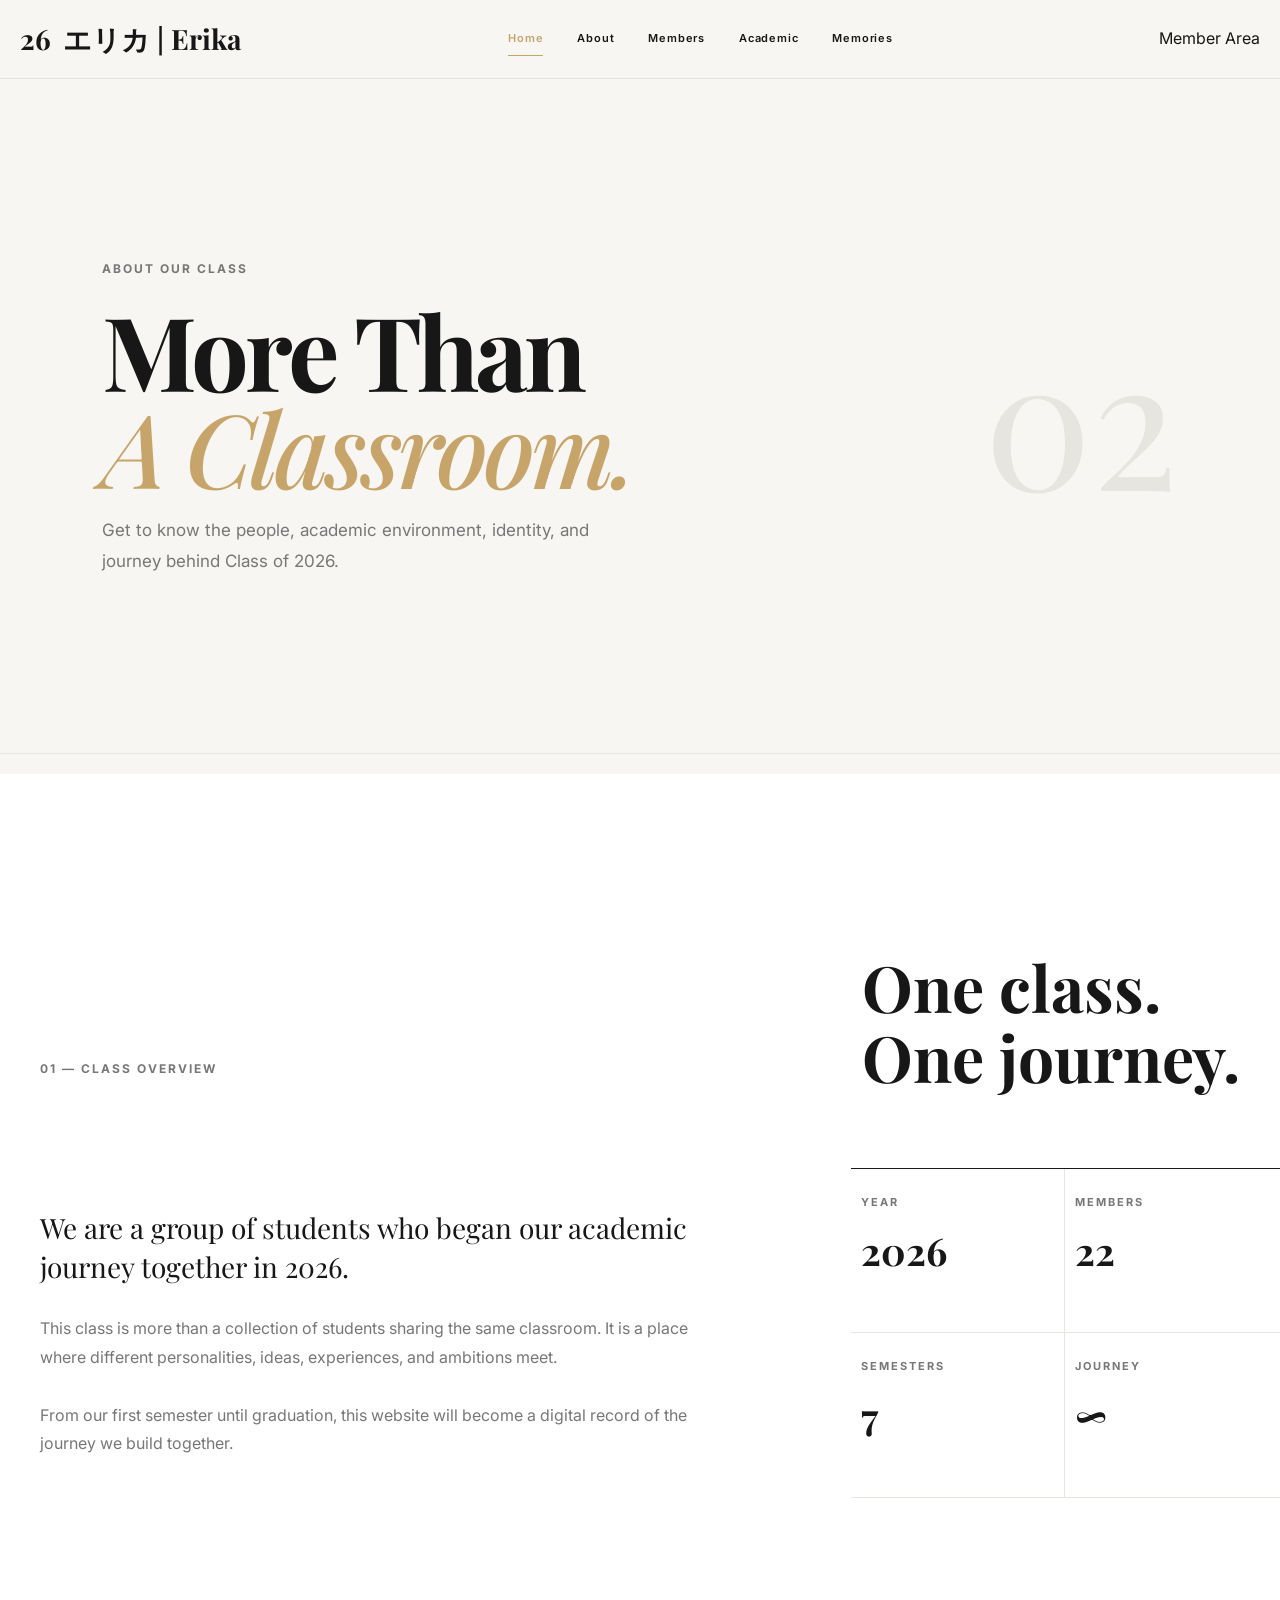
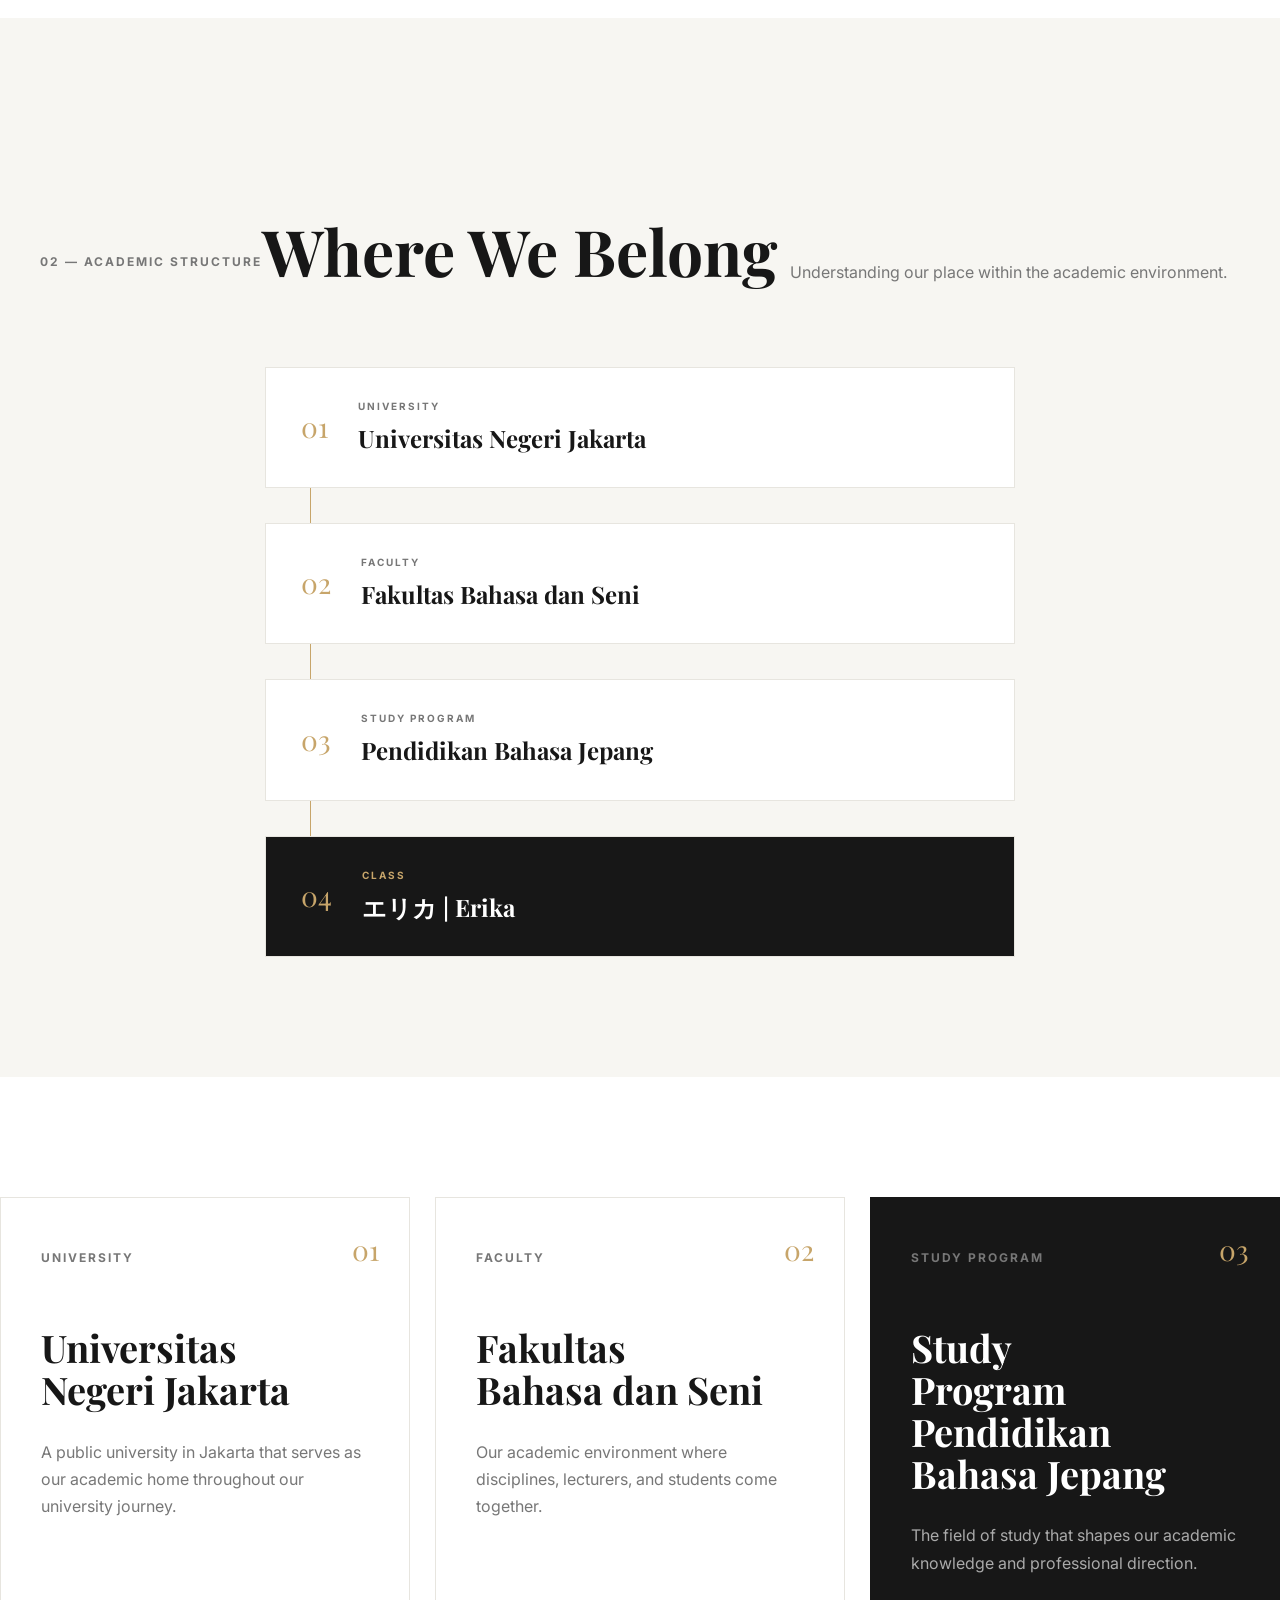
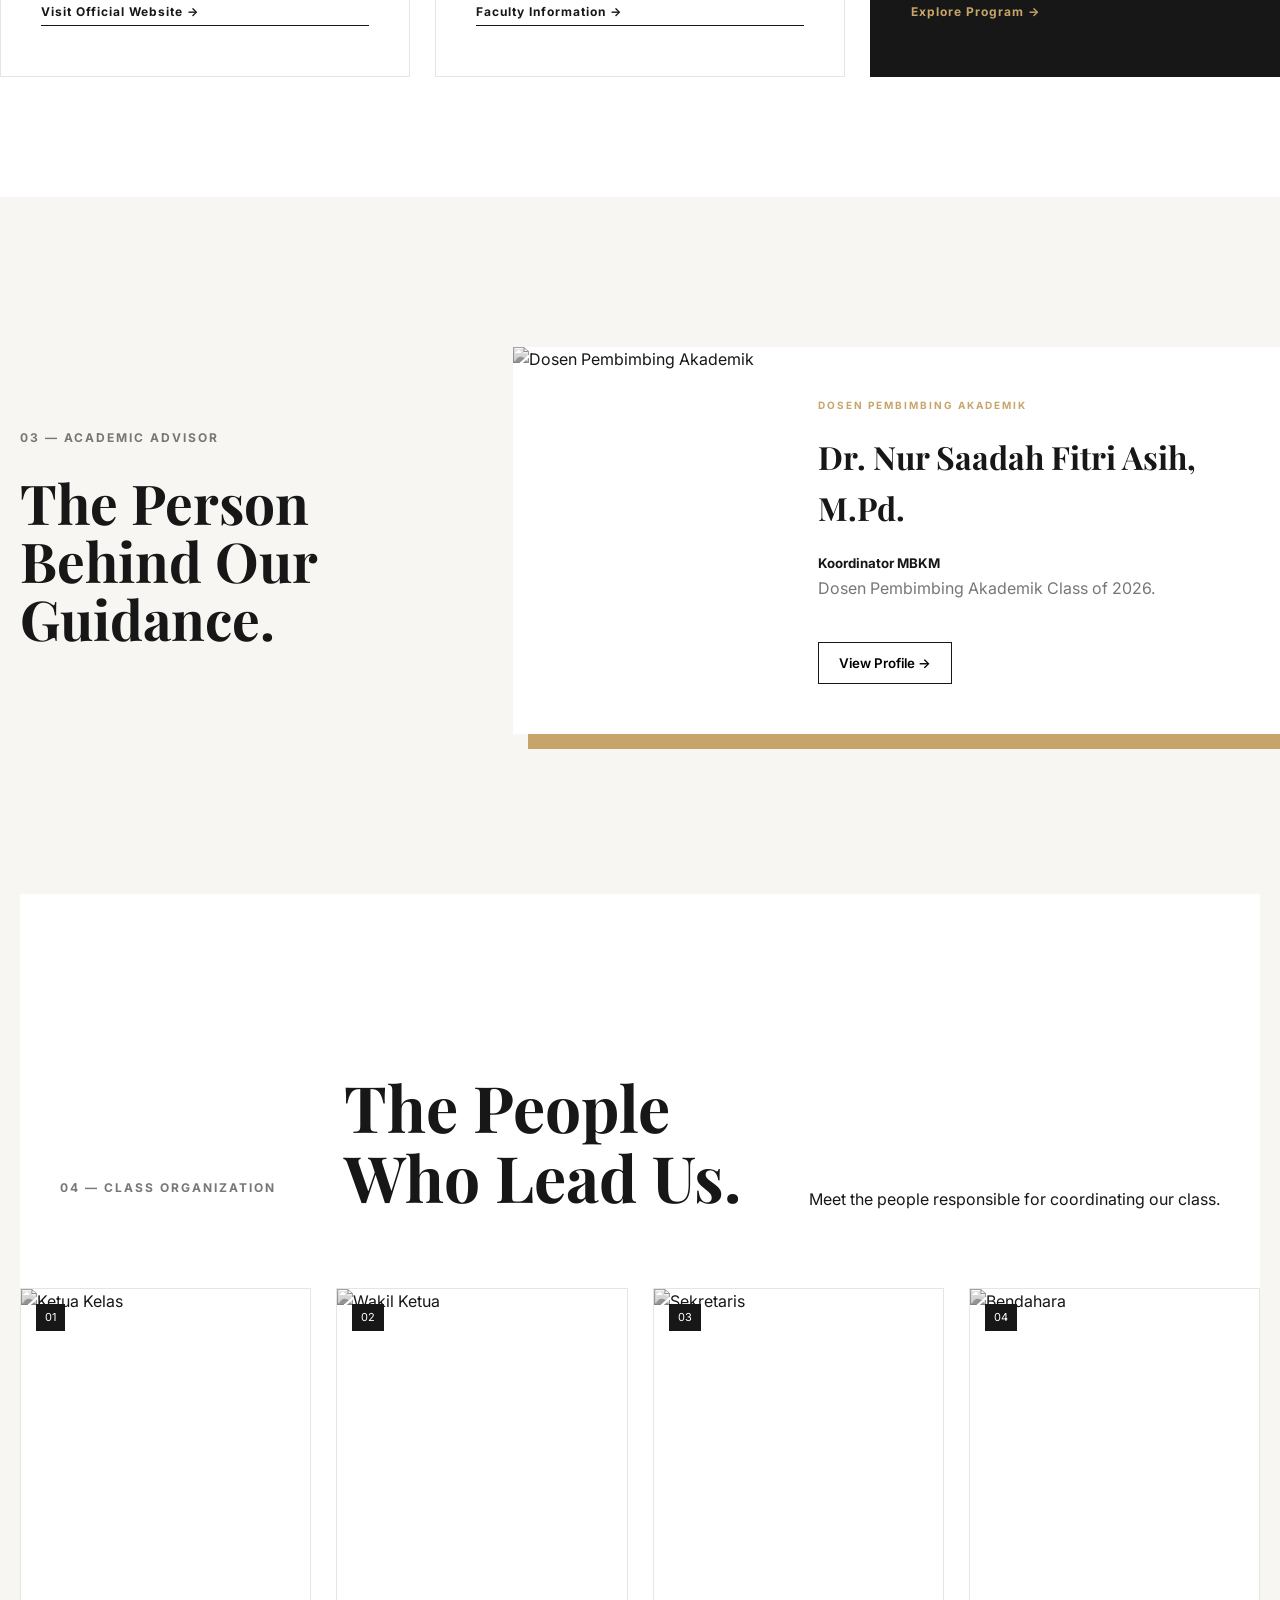
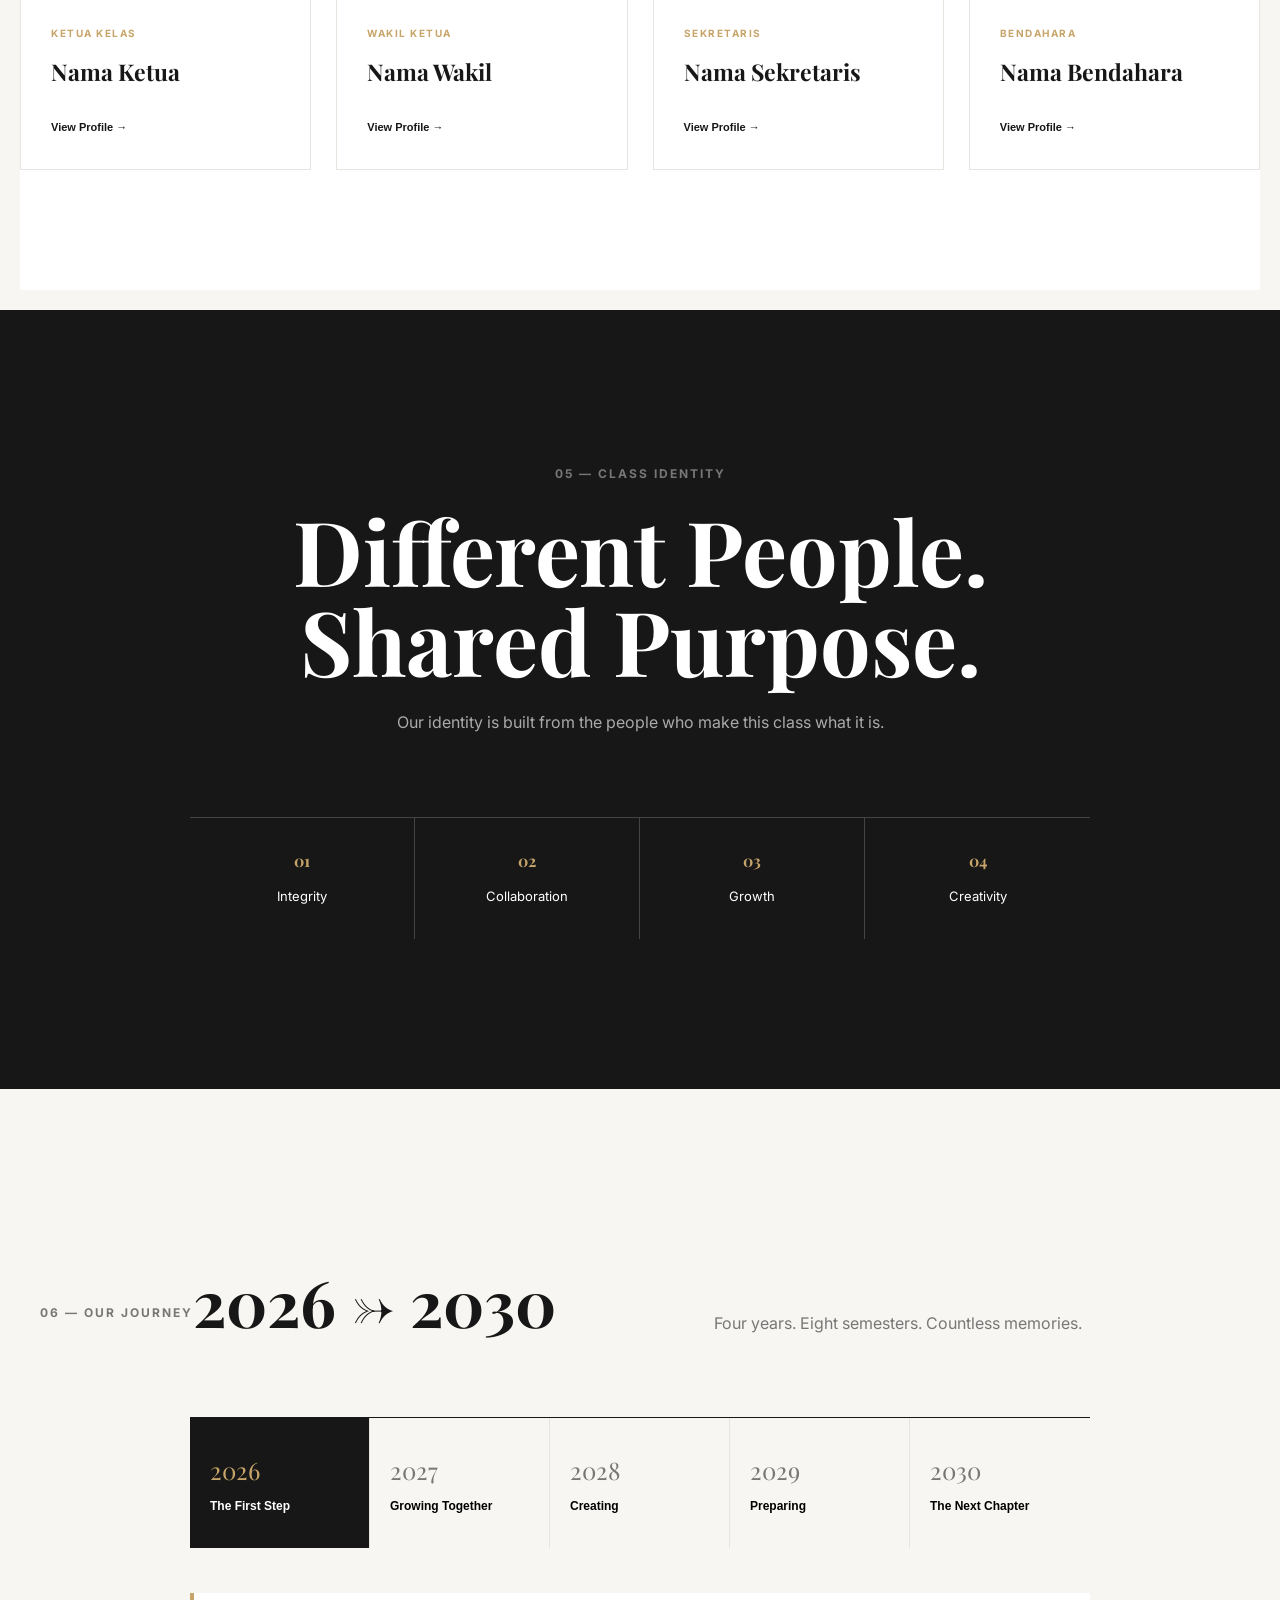
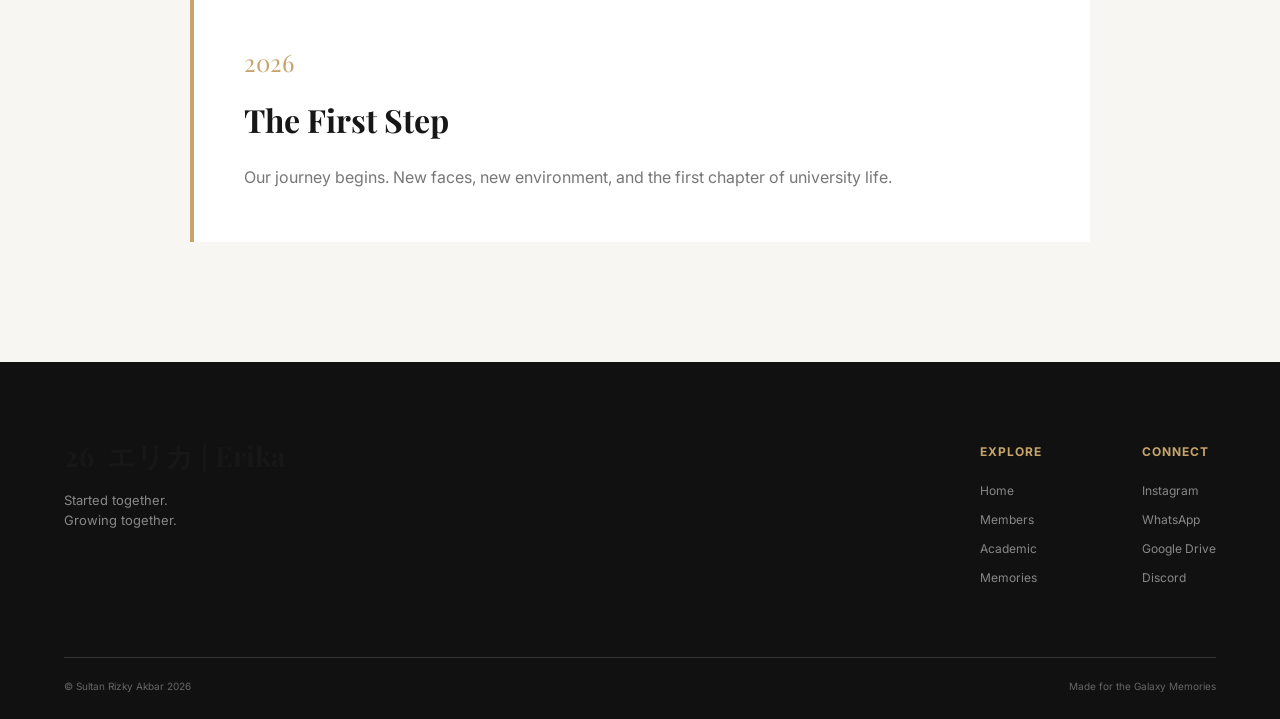
==== about.html @ 54eb89ae "Add files via upload" ====
<!DOCTYPE html>
<html lang="en">
<head>
    <meta charset="UTF-8">
    <meta name="viewport" content="width=device-width, initial-scale=1.0">

    <title>About — Class 2026</title>

    <!-- Google Fonts -->
    <link rel="preconnect" href="https://fonts.googleapis.com">
    <link rel="preconnect" href="https://fonts.gstatic.com" crossorigin>

    <link
        href="https://fonts.googleapis.com/css2?family=Inter:wght@400;500;600;700&family=Playfair+Display:wght@500;600;700&display=swap"
        rel="stylesheet"
    >

    <!-- Main CSS -->
    <link rel="stylesheet" href="style.css">

    <!-- About CSS -->
    <link rel="stylesheet" href="about.css">
</head>

<body>

    <!-- =====================================================
         NAVBAR
         ===================================================== -->

    <header class="navbar">
        <div class="nav-container">

            <a href="#" class="logo">
                <span class="logo-mark">26</span>
                <span>エリカ | Erika</span>
            </a>

             <!-- MOBILE MENU BUTTON -->
            <button
            class="menu-toggle"
            id="menuToggle"
            aria-label="Open navigation"
            aria-expanded="false"
            type="button">

            <span></span>
            <span></span>
            <span></span>

        </button>

            <nav class="nav-menu" id="navMenu">
                <a href="index.html" class="active">Home</a>
                <a href="#">About</a>
                <a href="member.html">Members</a>
                <a href="academic.html">Academic</a>
                <a href="memories.html">Memories</a>
            </nav>

            <a href="#contact" class="nav-button">
                Member Area
            </a>

        </div>
    </header>

    <div class="nav-overlay" id="navOverlay"></div>


    <main>


        <!-- =================================================
             HERO
             ================================================= -->

        <section class="about-hero">

            <div class="about-hero-content">

                <span class="section-label">
                    ABOUT OUR CLASS
                </span>

                <h1>
                    More Than<br>
                    <em>A Classroom.</em>
                </h1>

                <p>
                    Get to know the people, academic environment,
                    identity, and journey behind Class of 2026.
                </p>

            </div>

            <div class="hero-number">
                02
            </div>

        </section>


        <!-- =================================================
             CLASS OVERVIEW
             ================================================= -->

        <section class="about-intro section-padding">

            <div class="section-header">

                <span class="section-label">
                    01 — CLASS OVERVIEW
                </span>

                <h2>
                    One class.<br>
                    One journey.
                </h2>

            </div>


            <div class="intro-content">

                <div class="intro-text">

                    <p class="large-text">
                        We are a group of students who began
                        our academic journey together in 2026.
                    </p>

                    <p>
                        This class is more than a collection of
                        students sharing the same classroom.
                        It is a place where different personalities,
                        ideas, experiences, and ambitions meet.
                        <br><br>
                        From our first semester until graduation,
                        this website will become a digital record
                        of the journey we build together.
                    </p>

                </div>


                <div class="class-facts">

                    <div class="fact">
                        <span>YEAR</span>
                        <strong>2026</strong>
                    </div>

                    <div class="fact">
                        <span>MEMBERS</span>
                        <strong class="counter" data-target="24">
                            0
                        </strong>
                    </div>

                    <div class="fact">
                        <span>SEMESTERS</span>
                        <strong class="counter" data-target="8">
                            0
                        </strong>
                    </div>

                    <div class="fact">
                        <span>JOURNEY</span>
                        <strong>∞</strong>
                    </div>

                </div>

            </div>

        </section>


        <!-- =================================================
             ACADEMIC STRUCTURE
             ================================================= -->

        <section class="academic-section section-padding">

            <div class="section-header center">

                <span class="section-label">
                    02 — ACADEMIC STRUCTURE
                </span>

                <h2>
                    Where We Belong
                </h2>

                <p>
                    Understanding our place within the
                    academic environment.
                </p>

            </div>


            <div class="academic-tree">

                <div class="academic-level university">

                    <span class="level-number">01</span>

                    <div>
                        <small>UNIVERSITY</small>
                        <h3>
                            Universitas Negeri Jakarta
                        </h3>
                    </div>

                </div>


                <div class="tree-line"></div>


                <div class="academic-level">

                    <span class="level-number">02</span>

                    <div>
                        <small>FACULTY</small>
                        <h3>
                            Fakultas Bahasa dan Seni
                        </h3>
                    </div>

                </div>


                <div class="tree-line"></div>


                <div class="academic-level">

                    <span class="level-number">03</span>

                    <div>
                        <small>STUDY PROGRAM</small>
                        <h3>
                            Pendidikan Bahasa Jepang
                        </h3>
                    </div>

                </div>


                <div class="tree-line"></div>


                <div class="academic-level current">

                    <span class="level-number">04</span>

                    <div>
                        <small>CLASS</small>
                        <h3>
                            エリカ | Erika
                        </h3>
                    </div>

                </div>

            </div>

        </section>


        <!-- =================================================
             UNIVERSITY / FACULTY / PRODI
             ================================================= -->

        <section class="institution-section section-padding">

            <div class="institution-grid">


                <article class="institution-card">

                    <span class="card-number">
                        01
                    </span>

                    <span class="section-label">
                        UNIVERSITY
                    </span>

                    <h2>
                        Universitas<br>
                        Negeri Jakarta
                    </h2>

                    <p>
                        A public university in Jakarta that
                        serves as our academic home throughout
                        our university journey.
                    </p>

                    <a
                        href="https://unj.ac.id"
                        target="_blank"
                        class="text-link"
                    >
                        Visit Official Website →
                    </a>

                </article>


                <article class="institution-card">

                    <span class="card-number">
                        02
                    </span>

                    <span class="section-label">
                        FACULTY
                    </span>

                    <h2>
                        Fakultas<br>
                        Bahasa dan Seni
                    </h2>

                    <p>
                        Our academic environment where
                        disciplines, lecturers, and students
                        come together.
                    </p>

                    <a
                        href="#"
                        class="text-link"
                    >
                        Faculty Information →
                    </a>

                </article>


                <article class="institution-card dark">

                    <span class="card-number">
                        03
                    </span>

                    <span class="section-label">
                        STUDY PROGRAM
                    </span>

                    <h2>
                        Study<br>
                        Program Pendidikan Bahasa Jepang
                    </h2>

                    <p>
                        The field of study that shapes our
                        academic knowledge and professional
                        direction.
                    </p>

                    <a
                        href="#"
                        class="text-link"
                    >
                        Explore Program →
                    </a>

                </article>

            </div>

        </section>


        <!-- =================================================
             DOSEN PA
             ================================================= -->

        <section class="advisor-section section-padding">

            <div class="advisor-heading">

                <span class="section-label">
                    03 — ACADEMIC ADVISOR
                </span>

                <h2>
                    The Person<br>
                    Behind Our Guidance.
                </h2>

            </div>


            <div
                class="advisor-card"
                data-profile="advisor"
            >

                <div class="advisor-photo">

                    <img
                        src="assets/about/dosen-pa.jpg"
                        alt="Dosen Pembimbing Akademik"
                    >

                </div>


                <div class="advisor-info">

                    <span class="profile-role">
                        DOSEN PEMBIMBING AKADEMIK
                    </span>

                    <h3>
                        Dr. Nur Saadah Fitri Asih, M.Pd.
                    </h3>
                    <h5>Koordinator MBKM</h5>

                    <p>
                        Dosen Pembimbing Akademik
                        Class of 2026.
                    </p>

                    <button class="outline-button">
                        View Profile →
                    </button>

                </div>

            </div>

        </section>


        <!-- =================================================
             BPH
             ================================================= -->

        <section class="organization-section section-padding">

            <div class="section-header">

                <span class="section-label">
                    04 — CLASS ORGANIZATION
                </span>

                <h2>
                    The People<br>
                    Who Lead Us.
                </h2>

                <p>
                    Meet the people responsible for
                    coordinating our class.
                </p>

            </div>


            <div class="organization-grid">


                <article
                    class="org-card featured"
                    data-profile="bph"
                    data-name="Nama Ketua"
                    data-role="Ketua Kelas"
                    data-image="assets/about/ketua.jpg"
                    data-bio="Bertanggung jawab dalam mengoordinasikan kelas dan menjadi penghubung utama antara mahasiswa dan pihak akademik."
                >

                    <div class="org-image">

                        <img
                            src="assets/about/ketua.jpg"
                            alt="Ketua Kelas"
                        >

                        <span>01</span>

                    </div>

                    <div class="org-info">

                        <span>
                            KETUA KELAS
                        </span>

                        <h3>
                            Nama Ketua
                        </h3>

                        <button>
                            View Profile →
                        </button>

                    </div>

                </article>


                <article
                    class="org-card"
                    data-profile="bph"
                    data-name="Nama Wakil"
                    data-role="Wakil Ketua"
                    data-image="assets/about/wakil.jpg"
                    data-bio="Membantu ketua kelas dalam menjalankan koordinasi dan kegiatan kelas."
                >

                    <div class="org-image">

                        <img
                            src="assets/about/wakil.jpg"
                            alt="Wakil Ketua"
                        >

                        <span>02</span>

                    </div>

                    <div class="org-info">

                        <span>
                            WAKIL KETUA
                        </span>

                        <h3>
                            Nama Wakil
                        </h3>

                        <button>
                            View Profile →
                        </button>

                    </div>

                </article>


                <article
                    class="org-card"
                    data-profile="bph"
                    data-name="Nama Sekretaris"
                    data-role="SEKRETARIS"
                    data-image="assets/about/sekretaris.jpg"
                    data-bio="Mengelola administrasi dan dokumentasi kelas."
                >

                    <div class="org-image">

                        <img
                            src="assets/about/sekretaris.jpg"
                            alt="Sekretaris"
                        >

                        <span>03</span>

                    </div>

                    <div class="org-info">

                        <span>
                            SEKRETARIS
                        </span>

                        <h3>
                            Nama Sekretaris
                        </h3>

                        <button>
                            View Profile →
                        </button>

                    </div>

                </article>


                <article
                    class="org-card"
                    data-profile="bph"
                    data-name="Nama Bendahara"
                    data-role="BENDAHARA"
                    data-image="assets/about/bendahara.jpg"
                    data-bio="Mengelola administrasi keuangan dan kebutuhan finansial kelas."
                >

                    <div class="org-image">

                        <img
                            src="assets/about/bendahara.jpg"
                            alt="Bendahara"
                        >

                        <span>04</span>

                    </div>

                    <div class="org-info">

                        <span>
                            BENDAHARA
                        </span>

                        <h3>
                            Nama Bendahara
                        </h3>

                        <button>
                            View Profile →
                        </button>

                    </div>

                </article>

            </div>

        </section>


        <!-- =================================================
             CLASS IDENTITY
             ================================================= -->

        <section class="identity-section">

            <div class="identity-content">

                <span class="section-label">
                    05 — CLASS IDENTITY
                </span>

                <h2>
                    Different People.<br>
                    Shared Purpose.
                </h2>

                <p>
                    Our identity is built from the people
                    who make this class what it is.
                </p>


                <div class="values">

                    <div>
                        <strong>01</strong>
                        <span>Integrity</span>
                    </div>

                    <div>
                        <strong>02</strong>
                        <span>Collaboration</span>
                    </div>

                    <div>
                        <strong>03</strong>
                        <span>Growth</span>
                    </div>

                    <div>
                        <strong>04</strong>
                        <span>Creativity</span>
                    </div>

                </div>

            </div>

        </section>


        <!-- =================================================
             TIMELINE
             ================================================= -->

        <section class="journey-section section-padding">

            <div class="section-header center">

                <span class="section-label">
                    06 — OUR JOURNEY
                </span>

                <h2>
                    2026 → 2030
                </h2>

                <p>
                    Four years. Eight semesters.
                    Countless memories.
                </p>

            </div>


            <div class="journey-timeline">

                <button
                    class="journey-item active"
                    data-year="2026"
                    data-title="The First Step"
                    data-description="Our journey begins. New faces, new environment, and the first chapter of university life."
                >

                    <span class="year">
                        2026
                    </span>

                    <strong>
                        The First Step
                    </strong>

                </button>


                <button
                    class="journey-item"
                    data-year="2027"
                    data-title="Growing Together"
                    data-description="We begin to understand each other, build friendships, and face academic challenges together."
                >

                    <span class="year">
                        2027
                    </span>

                    <strong>
                        Growing Together
                    </strong>

                </button>


                <button
                    class="journey-item"
                    data-year="2028"
                    data-title="Creating"
                    data-description="Ideas become projects, experiences become memories, and our class continues to grow."
                >

                    <span class="year">
                        2028
                    </span>

                    <strong>
                        Creating
                    </strong>

                </button>


                <button
                    class="journey-item"
                    data-year="2029"
                    data-title="Preparing"
                    data-description="The final chapters begin. Research, projects, internships, and preparation for the future."
                >

                    <span class="year">
                        2029
                    </span>

                    <strong>
                        Preparing
                    </strong>

                </button>


                <button
                    class="journey-item"
                    data-year="2030"
                    data-title="The Next Chapter"
                    data-description="Graduation is not the end. It is the beginning of a new chapter for everyone."
                >

                    <span class="year">
                        2030
                    </span>

                    <strong>
                        The Next Chapter
                    </strong>

                </button>

            </div>


            <div class="journey-detail">

                <span id="journeyYear">
                    2026
                </span>

                <h3 id="journeyTitle">
                    The First Step
                </h3>

                <p id="journeyDescription">
                    Our journey begins. New faces, new
                    environment, and the first chapter
                    of university life.
                </p>

            </div>

        </section>
    </main>


    <!-- =====================================================
         PROFILE MODAL
         ===================================================== -->

    <div class="profile-modal" id="profileModal">

        <div class="profile-modal-box">

            <button
                class="modal-close"
                id="closeProfile">
                ×
            </button>


            <div class="modal-image">

                <img
                    id="modalImage"
                    src=""
                    alt=""
                >

            </div>


            <div class="modal-info">

                <span id="modalRole">
                    PROFILE
                </span>

                <h2 id="modalName">
                    Name
                </h2>

                <p id="modalBio">
                    Biography
                </p>

            </div>

        </div>

    </div>


    <!-- =====================================================
         FOOTER
         ===================================================== -->

    <footer id="contact">

        <div class="footer-container">

            <div class="footer-brand">

                <div class="logo">
                    <span class="logo-mark">26</span>
                    <span>エリカ | Erika</span>
                </div>

                <p>
                    Started together.<br>
                    Growing together.
                </p>

            </div>


            <div class="footer-links">

                <div>
                    <h4>Explore</h4>
                    <a href="index.html">Home</a>
                    <a href="member.html">Members</a>
                    <a href="academic.html">Academic</a>
                    <a href="memories.html">Memories</a>
                </div>

                <div>
                    <h4>Connect</h4>
                    <a href="#">Instagram</a>
                    <a href="#">WhatsApp</a>
                    <a href="#">Google Drive</a>
                    <a href="#">Discord</a>
                </div>

            </div>

        </div>


        <div class="footer-bottom">

            <span>
                © Sultan Rizky Akbar 2026
            </span>

            <span>
                Made for the Galaxy Memories
            </span>

        </div>

    </footer>


    <!-- JavaScript -->
    <script src="script.js"></script>
    <script src="about.js"></script>

</body>
</html>
---- style.css ----
/* =========================
   RESET
========================= */

* {
    margin: 0;
    padding: 0;
    box-sizing: border-box;
}

html {
    scroll-behavior: smooth;
}

body {
    font-family: "Inter", sans-serif;
    color: #171717;
    background: #f7f6f2;
    line-height: 1.6;
}

a {
    text-decoration: none;
    color: inherit;
}


/* =========================
   VARIABLES
========================= */

:root {
    --black: #171717;
    --dark: #222222;
    --gray: #777;
    --light-gray: #e7e5df;
    --background: #f7f6f2;
    --white: #ffffff;
    --accent: #c7a56a;
}


/* =========================
   GENERAL
========================= */

.section-container,
.nav-container,
.footer-container {
    width: min(1180px, 90%);
    margin: auto;
}

.section-label {
    font-size: 12px;
    font-weight: 700;
    letter-spacing: 2px;
    color: var(--gray);
    margin-bottom: 15px;
}

h1,
h2 {
    font-family: "Playfair Display", serif;
    line-height: 1.1;
}

h2 {
    font-size: clamp(40px, 5vw, 65px);
}

h2 span,
.hero h1 span {
    color: var(--accent);
}


/* ========================================
   NAVBAR
======================================== */

.navbar {
    position: sticky;
    top: 0;
    left: 0;

    width: 100%;

    z-index: 999;

    background: rgba(247, 246, 242, 0.94);

    backdrop-filter: blur(14px);
    -webkit-backdrop-filter: blur(14px);

    border-bottom: 1px solid rgba(23, 23, 23, 0.08);
}


.nav-container {
    width: min(1240px, calc(100% - 40px));

    min-height: 78px;

    margin: 0 auto;

    display: flex;

    align-items: center;

    justify-content: space-between;
}


/* ========================================
   LOGO
======================================== */

.logo {
    display: flex;

    align-items: center;

    gap: 12px;

    text-decoration: none;

    color: var(--black);

    flex-shrink: 0;
}


.logo span {
    font-family: "Playfair Display", serif;

    font-size: 28px;

    font-weight: 700;

    line-height: 1;
}


.logo small {
    padding-left: 12px;

    border-left: 1px solid #cfcac0;

    font-size: 9px;

    font-weight: 700;

    letter-spacing: 1.5px;

    color: var(--gray);
}


/* ========================================
   DESKTOP NAVIGATION
======================================== */

.nav-menu {
    display: flex;

    align-items: center;

    gap: 34px;
}


.nav-menu a {
    position: relative;

    color: var(--black);

    text-decoration: none;

    font-size: 11px;

    font-weight: 600;

    letter-spacing: 0.8px;

    padding: 8px 0;

    transition: color .25s ease;
}


.nav-menu a::after {
    content: "";

    position: absolute;

    left: 0;
    bottom: 0;

    width: 0;
    height: 1px;

    background: var(--accent);

    transition: width .25s ease;
}


.nav-menu a:hover,
.nav-menu a.active {
    color: var(--accent);
}


.nav-menu a:hover::after,
.nav-menu a.active::after {
    width: 100%;
}


/* Member Area */

.nav-menu .nav-member-area {
    padding: 10px 17px;

    border: 1px solid var(--black);

    transition:
        background .25s ease,
        color .25s ease;
}


.nav-menu .nav-member-area::after {
    display: none;
}


.nav-menu .nav-member-area:hover {
    background: var(--black);

    color: white;
}


/* ========================================
   HAMBURGER BUTTON
======================================== */

.menu-toggle {
    display: none;

    width: 44px;
    height: 44px;

    padding: 0;

    border: none;

    background: transparent;

    cursor: pointer;

    position: relative;

    z-index: 1001;
}


/* Three lines */

.menu-toggle span {
    position: absolute;

    left: 10px;

    width: 24px;
    height: 2px;

    background: var(--black);

    transition:
        transform .3s ease,
        opacity .2s ease,
        top .3s ease;
}


.menu-toggle span:nth-child(1) {
    top: 13px;
}


.menu-toggle span:nth-child(2) {
    top: 21px;
}


.menu-toggle span:nth-child(3) {
    top: 29px;
}


/* ========================================
   HAMBURGER → X
======================================== */

.menu-toggle.active span:nth-child(1) {
    top: 21px;

    transform: rotate(45deg);
}


.menu-toggle.active span:nth-child(2) {
    opacity: 0;
}


.menu-toggle.active span:nth-child(3) {
    top: 21px;

    transform: rotate(-45deg);
}


/* =========================
   MOBILE NAVIGATION
========================= */

@media (max-width: 800px) {

    .menu-toggle {
        display: flex !important;
        position: relative;
        z-index: 1002;
    }

    .nav-menu {
        position: fixed;
        top: 0;
        right: 0;

        width: min(320px, 82vw);
        height: 100vh;

        background: var(--background);

        display: flex;
        flex-direction: column;
        align-items: stretch;

        padding: 110px 30px 40px;

        gap: 0;

        transform: translateX(100%);
        visibility: hidden;

        transition:
            transform 0.3s ease,
            visibility 0.3s ease;

        z-index: 1000;

        box-shadow: -10px 0 30px rgba(0, 0, 0, 0.08);
    }

    /* INI YANG MEMBUKA MENU */
    .nav-menu.open {
        transform: translateX(0);
        visibility: visible;
    }

    .nav-menu a {
        display: flex;
        align-items: center;

        width: 100%;
        min-height: 58px;

        padding: 0;

        border-bottom: 1px solid var(--light-gray);

        font-size: 15px;
        color: var(--black);

        text-decoration: none;
    }

    .nav-menu a:hover {
        color: var(--accent);
    }

    .nav-member-area {
        margin-top: 20px;
        padding: 0 18px !important;

        justify-content: center;

        border: 1px solid var(--black) !important;
        min-height: 48px !important;
    }

}

/* ========================================
   NAV OVERLAY
======================================== */

.nav-overlay {
    position: fixed;

    inset: 0;

    z-index: 998;

    background: rgba(0, 0, 0, .35);

    opacity: 0;

    visibility: hidden;

    transition:
        opacity .3s ease,
        visibility .3s ease;
}


.nav-overlay.show {
    opacity: 1;

    visibility: visible;
}


@media (min-width: 801px) {

    .nav-overlay {
        display: none;
    }

}

/* =========================
   HERO
========================= */

.hero {
    min-height: 650px;

    width: min(1180px, 90%);
    margin: auto;

    display: grid;
    grid-template-columns: 1.1fr 0.9fr;
    align-items: center;

    gap: 80px;
}

.hero-label {
    font-size: 12px;
    font-weight: 700;
    letter-spacing: 3px;
    color: var(--gray);

    margin-bottom: 25px;
}

.hero h1 {
    font-size: clamp(60px, 8vw, 100px);
}

.hero-description {
    max-width: 550px;

    color: var(--gray);

    margin-top: 30px;
    font-size: 16px;
}

.hero-buttons {
    display: flex;
    gap: 15px;

    margin-top: 35px;
}

.button {
    padding: 14px 22px;

    font-size: 13px;
    font-weight: 600;

    transition: 0.2s;
}

.button.primary {
    background: var(--black);
    color: white;
}

.button.primary:hover {
    background: var(--accent);
}

.button.secondary {
    border: 1px solid #ccc;
}

.button.secondary:hover {
    background: white;
}


/* =========================
   HERO CARD
========================= */

.hero-visual {
    display: flex;
    justify-content: center;
}

.class-card {
    width: 360px;
    height: 450px;

    padding: 30px;

    background: var(--black);
    color: white;

    display: flex;
    flex-direction: column;
    justify-content: space-between;

    box-shadow: 25px 25px 0 var(--accent);

    transform: rotate(3deg);

    transition: 0.4s;
}

.class-card:hover {
    transform: rotate(0deg) translateY(-8px);
}

.card-top,
.card-bottom {
    display: flex;
    justify-content: space-between;

    font-size: 11px;
    font-weight: 700;
    letter-spacing: 2px;
}

.class-number {
    font-family: "Playfair Display", serif;
    font-size: 150px;
    line-height: 1;
    color: var(--accent);
}


/* =========================
   QUICK LINKS
========================= */

.quick-section {
    padding: 30px 0 100px;
}

.quick-grid {
    display: grid;
    grid-template-columns: repeat(4, 1fr);

    border-top: 1px solid var(--light-gray);
    border-bottom: 1px solid var(--light-gray);
}

.quick-card {
    padding: 25px;

    display: flex;
    align-items: center;
    gap: 15px;

    border-right: 1px solid var(--light-gray);

    transition: 0.2s;
}

.quick-card:last-child {
    border-right: none;
}

.quick-card:hover {
    background: white;
}

.quick-icon {
    font-size: 23px;
}

.quick-card h3 {
    font-size: 14px;
}

.quick-card p {
    font-size: 11px;
    color: var(--gray);
}

.arrow {
    margin-left: auto;
    font-size: 18px;
}


/* =========================
   ABOUT
========================= */

.about-section {
    padding: 130px 0;

    background: white;
}

.about-grid {
    display: grid;
    grid-template-columns: 1fr 1fr;
    gap: 100px;
}

.about-text {
    max-width: 500px;

    font-size: 17px;
    color: #555;
}

.about-text p + p {
    margin-top: 20px;
}

.text-link {
    display: inline-block;

    margin-top: 25px;

    font-size: 13px;
    font-weight: 700;

    border-bottom: 1px solid var(--black);

    padding-bottom: 4px;
}


/* =========================
   CONTENT
========================= */

.content-section {
    padding: 120px 0;
}

.section-header {
    display: flex;
    align-items: end;
    justify-content: space-between;

    margin-bottom: 50px;
}


/* =========================
   ANNOUNCEMENT
========================= */

.announcement-grid {
    display: grid;
    grid-template-columns: repeat(3, 1fr);

    gap: 20px;
}

.announcement-card {
    background: white;

    padding: 30px;

    display: grid;
    grid-template-columns: 60px 1fr;
    gap: 20px;

    border: 1px solid var(--light-gray);

    transition: 0.2s;
}

.announcement-card:hover {
    transform: translateY(-5px);
}

.announcement-date {
    font-size: 10px;
    font-weight: 700;
    color: var(--gray);

    text-align: center;
}

.announcement-date span {
    display: block;

    font-size: 30px;
    color: var(--black);

    line-height: 1;
}

.tag {
    display: inline-block;

    font-size: 9px;
    font-weight: 800;

    letter-spacing: 1px;

    margin-bottom: 12px;
}

.tag.important {
    color: #a33;
}

.tag.academic {
    color: #536d8a;
}

.tag.event {
    color: #8a6d35;
}

.announcement-card h3 {
    font-size: 16px;
    line-height: 1.3;

    margin-bottom: 10px;
}

.announcement-card p {
    font-size: 12px;
    color: var(--gray);
}


/* =========================
   STATISTICS
========================= */

.stats-section {
    padding: 80px 0;

    background: var(--black);
    color: white;
}

.stats-grid {
    display: grid;
    grid-template-columns: repeat(4, 1fr);

    text-align: center;
}

.stat {
    border-right: 1px solid #444;
}

.stat:last-child {
    border-right: none;
}

.stat strong {
    display: block;

    font-family: "Playfair Display", serif;
    font-size: 60px;

    color: var(--accent);
}

.stat span {
    font-size: 11px;

    text-transform: uppercase;
    letter-spacing: 2px;

    color: #aaa;
}


/* =========================
   JOURNEY
========================= */

.journey-section {
    padding: 130px 0;

    background: white;
}

.timeline {
    margin-top: 70px;

    border-top: 1px solid var(--light-gray);

    display: grid;
    grid-template-columns: repeat(4, 1fr);
}

.timeline-item {
    padding: 30px;

    border-right: 1px solid var(--light-gray);

    position: relative;
}

.timeline-item:last-child {
    border-right: none;
}

.timeline-item.active {
    background: var(--background);
}

.timeline-year {
    font-size: 12px;
    font-weight: 800;
    color: var(--accent);
}

.timeline-content h3 {
    margin-top: 35px;
    font-size: 20px;
}

.timeline-content p {
    margin-top: 10px;

    font-size: 12px;
    color: var(--gray);
}


/* =========================
   FOOTER
========================= */

footer {
    background: #111;
    color: white;

    padding: 80px 0 25px;
}

.footer-container {
    display: flex;
    justify-content: space-between;

    padding-bottom: 70px;
}

.footer-brand p {
    margin-top: 20px;

    color: #888;
    font-size: 13px;
}

.footer-links {
    display: flex;
    gap: 100px;
}

.footer-links div {
    display: flex;
    flex-direction: column;
    gap: 10px;
}

.footer-links h4 {
    margin-bottom: 10px;

    font-size: 12px;
    color: var(--accent);

    text-transform: uppercase;
    letter-spacing: 1px;
}

.footer-links a {
    font-size: 12px;
    color: #888;

    transition: 0.2s;
}

.footer-links a:hover {
    color: white;
}

.footer-bottom {
    width: min(1180px, 90%);
    margin: auto;

    padding-top: 20px;

    border-top: 1px solid #333;

    display: flex;
    justify-content: space-between;

    font-size: 10px;
    color: #666;
}


/* =========================
   RESPONSIVE
========================= */

@media (max-width: 900px) {

    .nav-menu {
        display: none;
    }

    .hero {
        grid-template-columns: 1fr;
        padding: 80px 0;

        text-align: center;
    }

    .hero-description {
        margin-left: auto;
        margin-right: auto;
    }

    .hero-buttons {
        justify-content: center;
    }

    .quick-grid {
        grid-template-columns: repeat(2, 1fr);
    }

    .quick-card:nth-child(2) {
        border-right: none;
    }

    .about-grid {
        grid-template-columns: 1fr;
        gap: 40px;
    }

    .announcement-grid {
        grid-template-columns: 1fr;
    }

    .timeline {
        grid-template-columns: 1fr;
    }

    .timeline-item {
        border-right: none;
        border-bottom: 1px solid var(--light-gray);
    }

    .stats-grid {
        grid-template-columns: repeat(2, 1fr);
        gap: 40px;
    }

    .stat {
        border-right: none;
    }

    .footer-container {
        flex-direction: column;
        gap: 50px;
    }
}


@media (max-width: 500px) {

    .hero h1 {
        font-size: 55px;
    }

    .class-card {
        width: 280px;
        height: 360px;
    }

    .class-number {
        font-size: 110px;
    }

    .quick-grid {
        grid-template-columns: 1fr;
    }

    .quick-card {
        border-right: none;
        border-bottom: 1px solid var(--light-gray);
    }

    .section-header {
        display: block;
    }

    .section-header .text-link {
        margin-top: 15px;
    }

    .footer-links {
        gap: 50px;
    }
}

/* =====================================================
   JAVASCRIPT INTERACTIONS
   ===================================================== */


/* ---------- Scroll Reveal ---------- */

.reveal-hidden {
    opacity: 0;
    transform: translateY(30px);
    transition:
        opacity 0.7s ease,
        transform 0.7s ease;
}

.reveal-hidden.visible {
    opacity: 1;
    transform: translateY(0);
}


/* ---------- Modal ---------- */

body.modal-open {
    overflow: hidden;
}

.modal {
    position: fixed;
    inset: 0;

    display: flex;
    align-items: center;
    justify-content: center;

    padding: 20px;

    background: rgba(0, 0, 0, 0.65);

    opacity: 0;
    visibility: hidden;

    transition:
        opacity 0.3s ease,
        visibility 0.3s ease;

    z-index: 9999;
}

.modal.active {
    opacity: 1;
    visibility: visible;
}


/* ---------- Member Modal ---------- */

.member-modal {
    position: relative;

    display: grid;
    grid-template-columns: 260px 1fr;

    width: min(700px, 100%);

    background: var(--background);

    transform: translateY(30px) scale(0.96);

    transition: transform 0.3s ease;
}

.modal.active .member-modal {
    transform: translateY(0) scale(1);
}

.profile-image-wrapper {
    height: 100%;
    min-height: 350px;
}

.profile-image {
    width: 100%;
    height: 100%;

    object-fit: cover;
}

.profile-content {
    padding: 50px 40px;
}

.profile-role {
    display: block;

    margin-bottom: 10px;

    color: var(--accent);

    font-size: 12px;
    font-weight: 700;

    text-transform: uppercase;
    letter-spacing: 2px;
}

.profile-name {
    margin-bottom: 20px;

    font-family: "Playfair Display", serif;
    font-size: 38px;
}

.profile-bio {
    color: var(--gray);

    line-height: 1.8;
}

.profile-links {
    display: flex;
    gap: 20px;

    margin-top: 30px;
}

.profile-links a {
    color: var(--black);

    font-size: 13px;
    font-weight: 700;

    text-decoration: none;
}

.profile-links a:hover {
    color: var(--accent);
}


/* ---------- Close Button ---------- */

.modal-close {
    position: absolute;
    top: 15px;
    right: 15px;

    width: 38px;
    height: 38px;

    border: none;

    background: var(--black);
    color: white;

    font-size: 24px;

    cursor: pointer;

    z-index: 2;
}

.modal-close:hover {
    background: var(--accent);
    color: var(--black);
}


/* ---------- Timeline ---------- */

.timeline-item {
    cursor: pointer;

    transition:
        transform 0.3s ease,
        opacity 0.3s ease;
}

.timeline-item:hover {
    transform: translateX(8px);
}

.timeline-item.selected {
    transform: translateX(12px);
}


/* ---------- Empty Search ---------- */

.no-results {
    grid-column: 1 / -1;

    padding: 80px 20px;

    text-align: center;
}

.no-results h3 {
    margin-bottom: 10px;

    font-family: "Playfair Display", serif;
}

.no-results p {
    color: var(--gray);
}


/* =====================================================
   MOBILE
   ===================================================== */

@media (max-width: 700px) {

    .member-modal {
        display: block;
    }

    .profile-image-wrapper {
        height: 250px;
        min-height: 0;
    }

    .profile-content {
        padding: 30px 25px;
    }

    .profile-name {
        font-size: 30px;
    }

}
---- about.css ----
/* =====================================================
   ABOUT PAGE
   ===================================================== */

.about-hero {
    min-height: 75vh;

    display: flex;
    align-items: center;
    justify-content: space-between;

    padding: 100px 8%;

    background: var(--background);

    border-bottom: 1px solid var(--light-gray);
}

.about-hero-content {
    max-width: 800px;
}

.about-hero h1 {
    margin: 20px 0;

    font-family: "Playfair Display", serif;

    font-size: clamp(60px, 8vw, 120px);

    line-height: 0.95;
    letter-spacing: -4px;
}

.about-hero h1 em {
    color: var(--accent);
    font-weight: 500;
}

.about-hero p {
    max-width: 520px;

    color: var(--gray);

    font-size: 17px;
    line-height: 1.8;
}

.hero-number {
    font-family: "Playfair Display", serif;

    font-size: 180px;

    color: var(--light-gray);

    line-height: 1;
}


/* =====================================================
   INTRO
   ===================================================== */

.about-intro {
    background: var(--white);
    margin: 20px 0;
}

.intro-content {
    display: grid;

    grid-template-columns: 1.4fr 0.8fr;

    gap: 100px;

    margin-top: 70px;
}

.intro-text {
    max-width: 700px;
}

.intro-text p {
    margin-bottom: 25px;

    color: var(--gray);

    line-height: 1.8;
}

.intro-text .large-text {
    color: var(--black);

    font-family: "Playfair Display", serif;

    font-size: 28px;
    line-height: 1.4;
}

.class-facts {
    display: grid;

    grid-template-columns: 1fr 1fr;

    border-top: 1px solid var(--black);
}

.fact {
    padding: 25px 10px;

    border-bottom: 1px solid var(--light-gray);
}

.fact:nth-child(odd) {
    border-right: 1px solid var(--light-gray);
}

.fact span {
    display: block;

    margin-bottom: 10px;

    color: var(--gray);

    font-size: 11px;
    font-weight: 700;

    letter-spacing: 2px;
}

.fact strong {
    font-family: "Playfair Display", serif;

    font-size: 38px;
}


/* =====================================================
   ACADEMIC STRUCTURE
   ===================================================== */

.academic-section {
    background: var(--background);
}

.section-header.center {
    text-align: center;
}

.section-header.center p {
    max-width: 550px;

    margin: 15px auto 0;

    color: var(--gray);

    line-height: 1.7;
}

.academic-tree {
    max-width: 750px;

    margin: 70px auto 0;
}

.academic-level {
    display: flex;
    align-items: center;

    gap: 30px;

    padding: 25px 30px;

    background: var(--white);

    border: 1px solid var(--light-gray);

    transition:
        transform 0.3s ease,
        box-shadow 0.3s ease;
}

.academic-level:hover {
    transform: translateX(8px);

    box-shadow: 10px 10px 0 var(--accent);
}

.academic-level.current {
    background: var(--black);

    color: var(--white);
}

.academic-level.current small {
    color: var(--accent);
}

.level-number {
    font-family: "Playfair Display", serif;

    font-size: 28px;

    color: var(--accent);
}

.academic-level small {
    display: block;

    margin-bottom: 5px;

    color: var(--gray);

    font-size: 10px;
    font-weight: 700;

    letter-spacing: 2px;
}

.academic-level h3 {
    font-family: "Playfair Display", serif;

    font-size: 24px;
}

.tree-line {
    width: 1px;
    height: 35px;

    margin-left: 45px;

    background: var(--accent);
}


/* =====================================================
   INSTITUTIONS
   ===================================================== */

.institution-section {
    background: var(--white);
}

.institution-grid {
    display: grid;

    grid-template-columns:
        repeat(3, 1fr);

    gap: 20px;
}

.institution-card {
    position: relative;

    min-height: 450px;

    padding: 45px 35px;

    border: 1px solid var(--light-gray);

    display: flex;
    flex-direction: column;
}

.institution-card.dark {
    background: var(--black);

    color: var(--white);

    border-color: var(--black);
}

.card-number {
    position: absolute;

    top: 30px;
    right: 30px;

    color: var(--accent);

    font-family: "Playfair Display", serif;

    font-size: 28px;
}

.institution-card h2 {
    margin: 35px 0 25px;

    font-family: "Playfair Display", serif;

    font-size: 38px;

    line-height: 1.1;
}

.institution-card p {
    color: var(--gray);

    line-height: 1.7;
}

.institution-card.dark p {
    color: #aaa;
}

.text-link {
    margin-top: auto;

    color: var(--black);

    font-size: 12px;
    font-weight: 700;

    text-decoration: none;

    letter-spacing: 1px;
}

.dark .text-link {
    color: var(--accent);
}


/* =====================================================
   ADVISOR
   ===================================================== */

.advisor-section {
    background: var(--background);

    display: grid;

    grid-template-columns: 0.7fr 1.3fr;

    gap: 100px;

    align-items: center;
}

.advisor-heading h2 {
    margin-top: 20px;

    font-family: "Playfair Display", serif;

    font-size: 55px;

    line-height: 1.05;
}

.advisor-card {
    display: grid;

    grid-template-columns: 260px 1fr;

    background: var(--white);

    box-shadow: 15px 15px 0 var(--accent);

    cursor: pointer;

    transition: transform 0.3s ease;
}

.advisor-card:hover {
    transform: translateY(-8px);
}

.advisor-photo {
    height: 350px;
}

.advisor-photo img {
    width: 100%;
    height: 100%;

    object-fit: cover;

    filter: grayscale(100%);

    transition: filter 0.3s ease;
}

.advisor-card:hover img {
    filter: grayscale(0%);
}

.advisor-info {
    padding: 45px 35px;
}

.profile-role {
    color: var(--accent);

    font-size: 10px;
    font-weight: 700;

    letter-spacing: 2px;
}

.advisor-info h3 {
    margin: 15px 0;

    font-family: "Playfair Display", serif;

    font-size: 32px;
}

.advisor-info p {
    color: var(--gray);

    line-height: 1.7;
}

.outline-button {
    margin-top: 30px;

    padding: 12px 20px;

    border: 1px solid var(--black);

    background: transparent;

    cursor: pointer;

    font-family: inherit;
    font-weight: 600;
}


/* =====================================================
   ORGANIZATION
   ===================================================== */

.organization-section {
    background: var(--white);
}

.organization-grid {
    display: grid;

    grid-template-columns:
        repeat(4, 1fr);

    gap: 18px;

    margin-top: 70px;
}

.org-card {
    border: 1px solid var(--light-gray);

    cursor: pointer;

    transition:
        transform 0.3s ease,
        box-shadow 0.3s ease;
}

.org-card:hover {
    transform: translateY(-8px);

    box-shadow: 8px 8px 0 var(--accent);
}

.org-image {
    position: relative;

    height: 300px;

    overflow: hidden;
}

.org-image img {
    width: 100%;
    height: 100%;

    object-fit: cover;

    filter: grayscale(100%);

    transition:
        filter 0.4s ease,
        transform 0.4s ease;
}

.org-card:hover img {
    filter: grayscale(0%);

    transform: scale(1.04);
}

.org-image span {
    position: absolute;

    top: 15px;
    left: 15px;

    padding: 5px 9px;

    background: var(--black);

    color: var(--white);

    font-size: 11px;
}

.org-info {
    padding: 25px;
}

.org-info > span {
    color: var(--accent);

    font-size: 10px;
    font-weight: 700;

    letter-spacing: 1.5px;
}

.org-info h3 {
    margin: 8px 0 18px;

    font-family: "Playfair Display", serif;

    font-size: 23px;
}

.org-info button {
    padding: 0;

    border: none;

    background: none;

    color: var(--black);

    font-size: 11px;
    font-weight: 700;

    cursor: pointer;
}


/* =====================================================
   IDENTITY
   ===================================================== */

.identity-section {
    padding: 130px 8%;

    background: var(--black);

    color: var(--white);
}

.identity-content {
    max-width: 900px;

    margin: auto;

    text-align: center;
}

.identity-content h2 {
    margin: 20px 0;

    font-family: "Playfair Display", serif;

    font-size: clamp(50px, 7vw, 90px);

    line-height: 1;
}

.identity-content p {
    color: #aaa;

    line-height: 1.7;
}

.values {
    display: grid;

    grid-template-columns:
        repeat(4, 1fr);

    margin-top: 70px;

    border-top: 1px solid #444;
}

.values div {
    padding: 25px 10px;

    border-right: 1px solid #444;
}

.values div:last-child {
    border-right: none;
}

.values strong {
    display: block;

    margin-bottom: 10px;

    color: var(--accent);

    font-family: "Playfair Display", serif;
}

.values span {
    font-size: 13px;
}


/* =====================================================
   JOURNEY
   ===================================================== */

.journey-section {
    background: var(--background);
}

.journey-timeline {
    max-width: 900px;

    margin: 70px auto 0;

    display: grid;

    grid-template-columns:
        repeat(5, 1fr);

    border-top: 1px solid var(--black);
}

.journey-item {
    padding: 25px 15px;

    border: none;
    border-right: 1px solid var(--light-gray);

    background: transparent;

    text-align: left;

    cursor: pointer;
}

.journey-item:last-child {
    border-right: none;
}

.journey-item .year {
    display: block;

    margin-bottom: 12px;

    color: var(--gray);

    font-family: "Playfair Display", serif;

    font-size: 24px;
}

.journey-item strong {
    font-size: 12px;
}

.journey-item.active {
    background: var(--black);

    color: var(--white);
}

.journey-item.active .year {
    color: var(--accent);
}

.journey-detail {
    max-width: 900px;

    margin: 40px auto 0;

    padding: 45px;

    background: var(--white);

    border-left: 4px solid var(--accent);
}

.journey-detail > span {
    color: var(--accent);

    font-family: "Playfair Display", serif;

    font-size: 24px;
}

.journey-detail h3 {
    margin: 8px 0 15px;

    font-family: "Playfair Display", serif;

    font-size: 32px;
}

.journey-detail p {
    max-width: 700px;

    color: var(--gray);

    line-height: 1.8;
}


/* =====================================================
   USEFUL LINKS
   ===================================================== */

.about-links {
    background: var(--white);
}

.links-grid {
    display: grid;

    grid-template-columns:
        repeat(4, 1fr);

    gap: 15px;

    margin-top: 60px;
}

.link-card {
    min-height: 180px;

    padding: 25px;

    display: flex;
    flex-direction: column;

    border: 1px solid var(--light-gray);

    color: var(--black);

    text-decoration: none;

    transition:
        background 0.3s ease,
        color 0.3s ease,
        transform 0.3s ease;
}

.link-card:hover {
    background: var(--black);

    color: var(--white);

    transform: translateY(-6px);
}

.link-card span {
    color: var(--accent);

    font-family: "Playfair Display", serif;
}

.link-card strong {
    margin-top: auto;

    font-family: "Playfair Display", serif;

    font-size: 20px;
}

.link-card small {
    margin-top: 8px;

    color: var(--gray);
}

.link-card:hover small {
    color: #aaa;
}


/* =====================================================
   PROFILE MODAL
   ===================================================== */

.profile-modal {
    position: fixed;

    inset: 0;

    display: flex;
    align-items: center;
    justify-content: center;

    padding: 20px;

    background: rgba(0, 0, 0, 0.7);

    opacity: 0;
    visibility: hidden;

    z-index: 9999;

    transition:
        opacity 0.3s ease,
        visibility 0.3s ease;
}

.profile-modal.active {
    opacity: 1;
    visibility: visible;
}

.profile-modal-box {
    position: relative;

    display: grid;

    grid-template-columns: 300px 1fr;

    width: min(700px, 100%);

    background: var(--background);

    transform: translateY(30px);

    transition: transform 0.3s ease;
}

.profile-modal.active .profile-modal-box {
    transform: translateY(0);
}

.modal-image {
    min-height: 400px;
}

.modal-image img {
    width: 100%;
    height: 100%;

    object-fit: cover;
}

.modal-info {
    padding: 55px 40px;
}

.modal-info > span {
    color: var(--accent);

    font-size: 10px;
    font-weight: 700;

    letter-spacing: 2px;
}

.modal-info h2 {
    margin: 15px 0;

    font-family: "Playfair Display", serif;

    font-size: 38px;
}

.modal-info p {
    color: var(--gray);

    line-height: 1.8;
}

.modal-close {
    position: absolute;

    top: 15px;
    right: 15px;

    width: 38px;
    height: 38px;

    border: none;

    background: var(--black);

    color: var(--white);

    font-size: 23px;

    cursor: pointer;

    z-index: 2;
}

.modal-close:hover {
    background: var(--accent);

    color: var(--black);
}


/* =====================================================
   RESPONSIVE
   ===================================================== */

@media (max-width: 1000px) {

    .institution-grid,
    .organization-grid {
        grid-template-columns: repeat(2, 1fr);
    }

    .advisor-section {
        grid-template-columns: 1fr;
    }

    .links-grid {
        grid-template-columns: repeat(2, 1fr);
    }

}


@media (max-width: 750px) {

    .about-hero {
        min-height: auto;

        padding: 100px 6%;
    }

    .hero-number {
        display: none;
    }

    .about-hero h1 {
        letter-spacing: -2px;
    }

    .intro-content {
        grid-template-columns: 1fr;

        gap: 50px;
    }

    .institution-grid,
    .organization-grid,
    .links-grid {
        grid-template-columns: 1fr;
    }

    .advisor-card {
        grid-template-columns: 1fr;
    }

    .advisor-photo {
        height: 300px;
    }

    .values {
        grid-template-columns: 1fr 1fr;
    }

    .values div:nth-child(2) {
        border-right: none;
    }

    .journey-timeline {
        grid-template-columns: 1fr;

        border-top: none;
    }

    .journey-item {
        border-right: none;
        border-bottom: 1px solid var(--light-gray);
    }

    .profile-modal-box {
        grid-template-columns: 1fr;
    }

    .modal-image {
        height: 230px;
        min-height: 0;
    }

    .modal-info {
        padding: 30px;
    }

}


@media (max-width: 500px) {

    .section-padding {
        padding-left: 6%;
        padding-right: 6%;
    }

    .academic-level {
        padding: 20px;
    }

    .academic-level h3 {
        font-size: 19px;
    }

    .institution-card {
        min-height: 380px;
    }

    .values {
        grid-template-columns: 1fr;
    }

    .values div {
        border-right: none;
    }

}

/* =====================================================
   SPACING REFINEMENT
   ===================================================== */

/* General section spacing */
.section-padding {
    padding-top: 120px;
    padding-bottom: 120px;
}


/* =====================================================
   SECTION HEADERS
   ===================================================== */

.section-header {
    margin-bottom: 65px;
    margin: 20px 0;
}

.section-header h2 {
    margin-top: 18px;
}

.section-header p {
    margin-top: 18px;
}


/* Centered header */
.section-header.center {
    margin-bottom: 70px;
}


/* =====================================================
   CLASS OVERVIEW
   ===================================================== */

.about-intro .section-header {
    margin-bottom: 0;
}

.intro-content {
    margin-top: 75px;
}

.intro-text p {
    margin-bottom: 28px;

}

.intro-text p:last-child {
    margin-bottom: 0;
}


/* =====================================================
   ACADEMIC STRUCTURE
   ===================================================== */

.academic-tree {
    margin-top: 80px;
}

.academic-level {
    padding: 30px 35px;
}

.academic-level h3 {
    margin-top: 5px;
}


/* =====================================================
   INSTITUTION CARDS
   ===================================================== */

.institution-grid {
    gap: 25px;
}

.institution-card {
    padding: 50px 40px;
}

.institution-card h2 {
    margin-top: 45px;
    margin-bottom: 28px;
}

.institution-card p {
    margin-bottom: 25px;
}


/* =====================================================
   DOSEN PA
   ===================================================== */

.advisor-section {
    padding-top: 140px;
    padding-bottom: 140px;
}

.advisor-heading {
    padding-right: 30px;
}

.advisor-heading h2 {
    margin-top: 25px;
}

.advisor-card {
    margin-top: 10px;
}

.advisor-info {
    padding: 50px 45px;
}

.advisor-info h3 {
    margin-top: 18px;
    margin-bottom: 20px;
}

.advisor-info p {
    margin-bottom: 10px;
}


/* =====================================================
   BPH / ORGANIZATION
   ===================================================== */

.organization-section .section-header {
    margin-bottom: 75px;
}

.organization-grid {
    gap: 25px;
}

.org-info {
    padding: 30px;
}

.org-info h3 {
    margin-top: 10px;
    margin-bottom: 22px;
}


/* =====================================================
   CLASS IDENTITY
   ===================================================== */

.identity-section {
    padding-top: 150px;
    padding-bottom: 150px;
}

.identity-content > p {
    margin-top: 25px;
}

.values {
    margin-top: 80px;
}

.values div {
    padding: 30px 15px;
}


/* =====================================================
   JOURNEY
   ===================================================== */

.journey-section .section-header {
    margin-bottom: 80px;
}

.journey-timeline {
    margin-top: 0;
}

.journey-item {
    min-height: 130px;
    padding: 30px 20px;
}

.journey-detail {
    margin-top: 45px;
    padding: 50px;
}

.journey-detail h3 {
    margin-top: 12px;
    margin-bottom: 18px;
}


/* =====================================================
   USEFUL LINKS
   ===================================================== */

.about-links .section-header {
    margin-bottom: 70px;
}

.links-grid {
    gap: 20px;
}

.link-card {
    min-height: 200px;
    padding: 30px;
}


/* =====================================================
   MOBILE SPACING
   ===================================================== */

@media (max-width: 750px) {

    .section-padding {
        padding-top: 85px;
        padding-bottom: 85px;
    }

    .section-header {
        margin-bottom: 45px;
    }

    .section-header.center {
        margin-bottom: 50px;
    }

    .intro-content {
        margin-top: 50px;
    }

    .academic-tree {
        margin-top: 55px;
    }

    .institution-card {
        padding: 40px 30px;
    }

    .advisor-section {
        padding-top: 90px;
        padding-bottom: 90px;
    }

    .organization-section .section-header {
        margin-bottom: 50px;
    }

    .organization-grid {
        gap: 20px;
    }

    .identity-section {
        padding-top: 100px;
        padding-bottom: 100px;
    }

    .values {
        margin-top: 55px;
    }

    .journey-section .section-header {
        margin-bottom: 50px;
    }

    .journey-detail {
        margin-top: 30px;
        padding: 35px 25px;
    }

    .about-links .section-header {
        margin-bottom: 50px;
    }

}

.section-header {
    margin: 40px;
}

.advisor-heading {
    margin: 20px;
}

.intro-text  {
    margin: 40px;
}

.organization-section {
    margin: 20px;
}
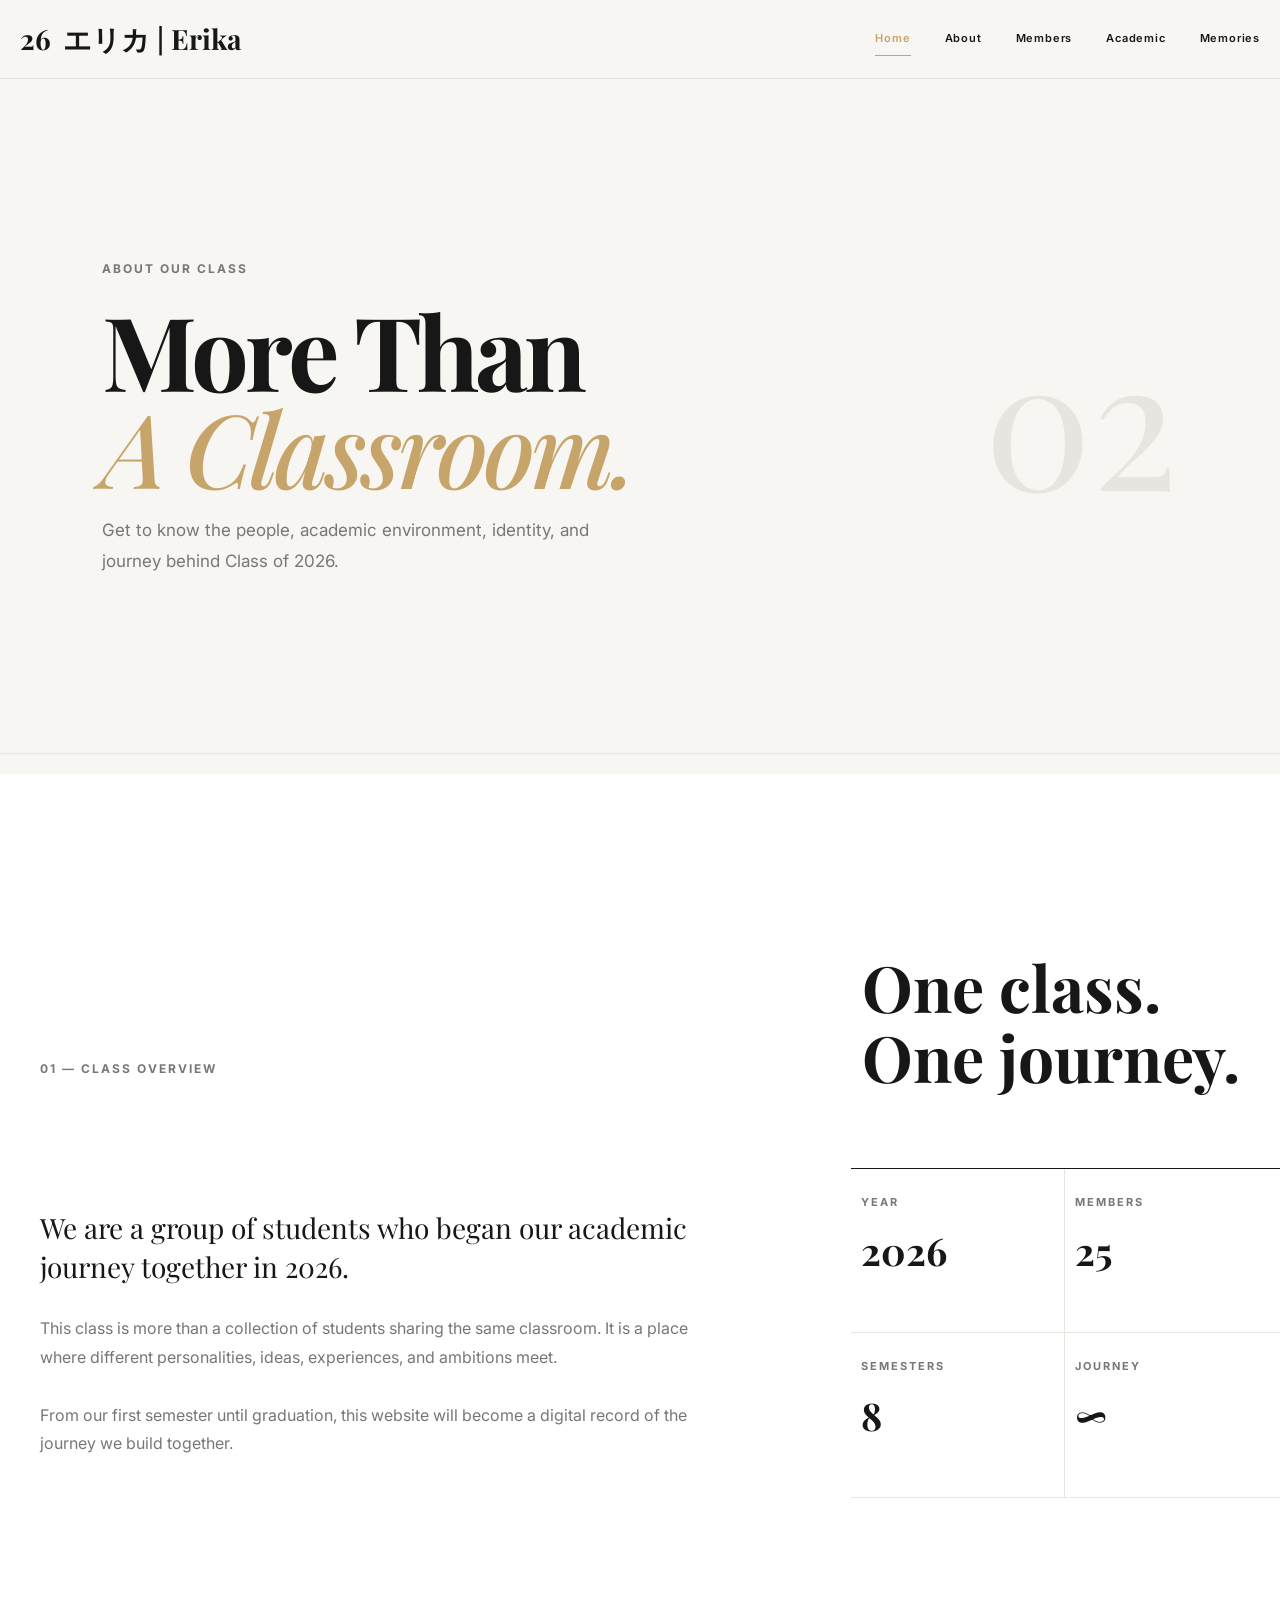
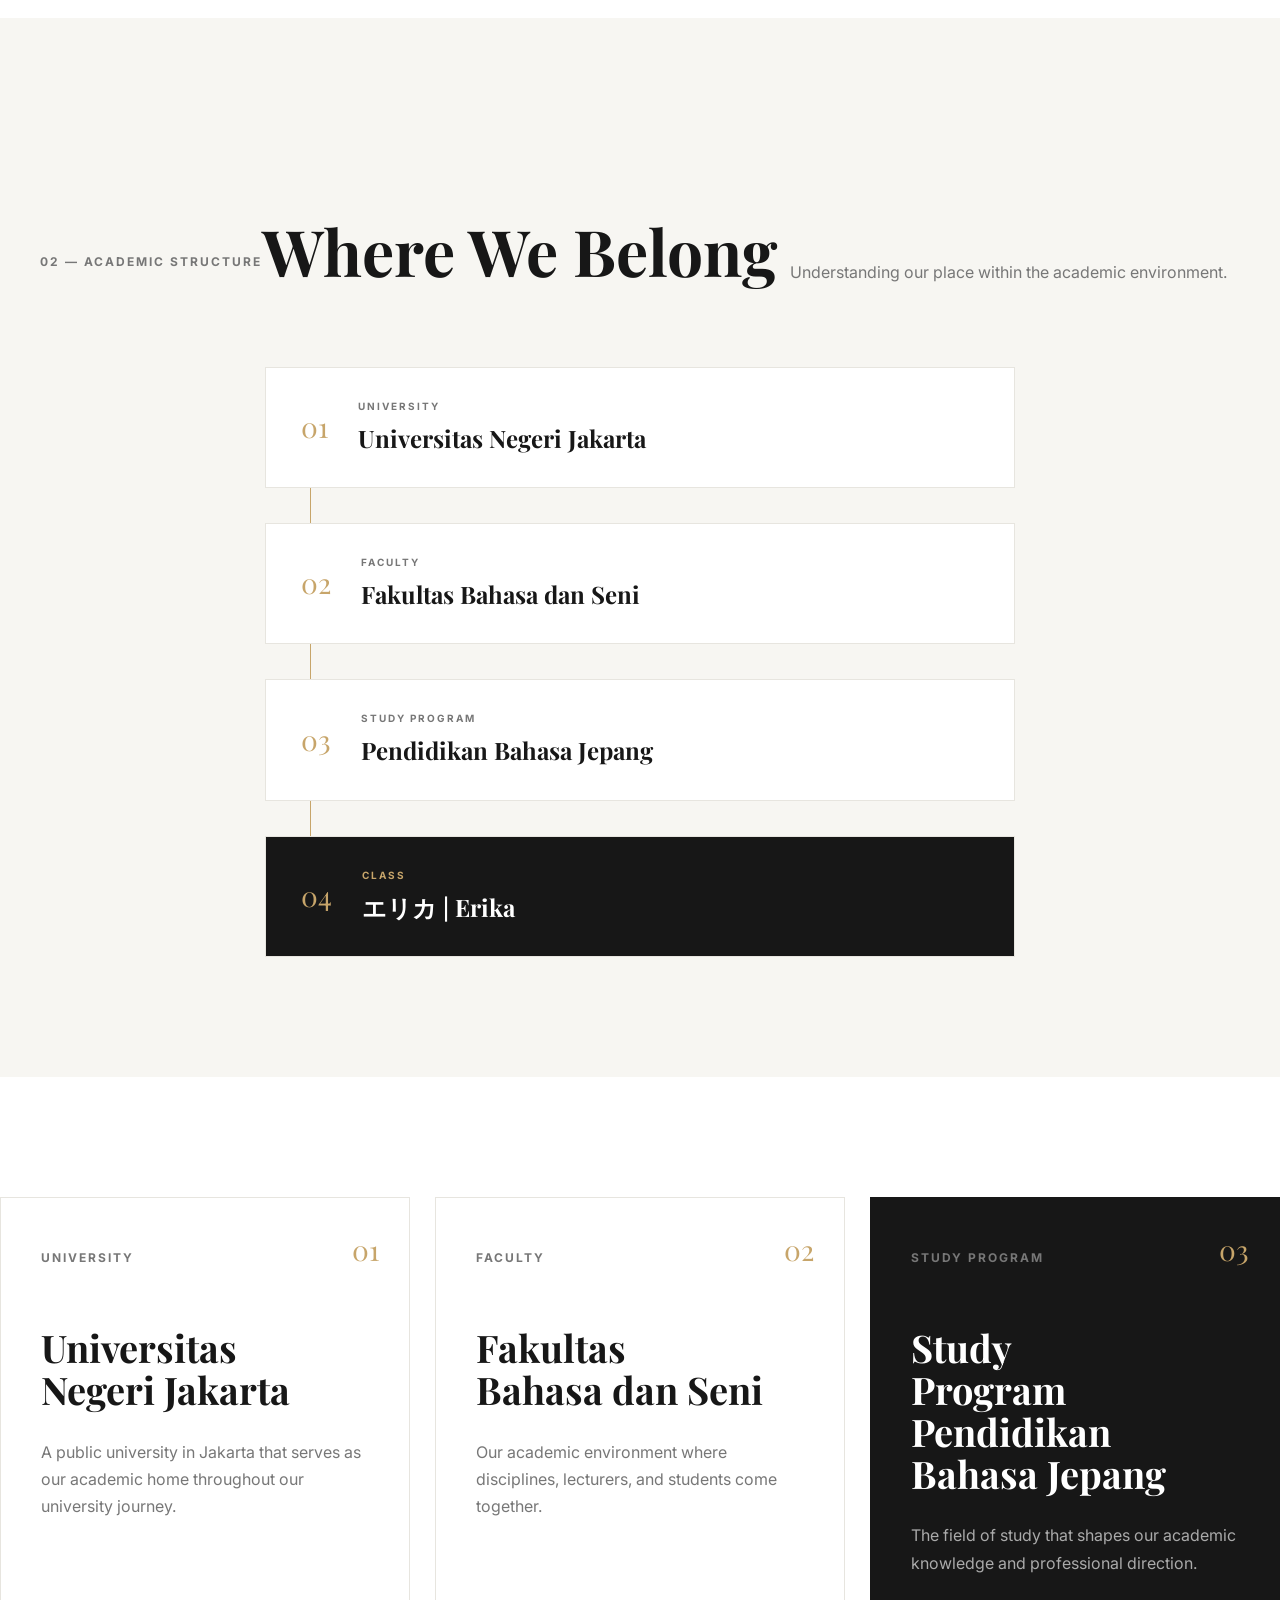
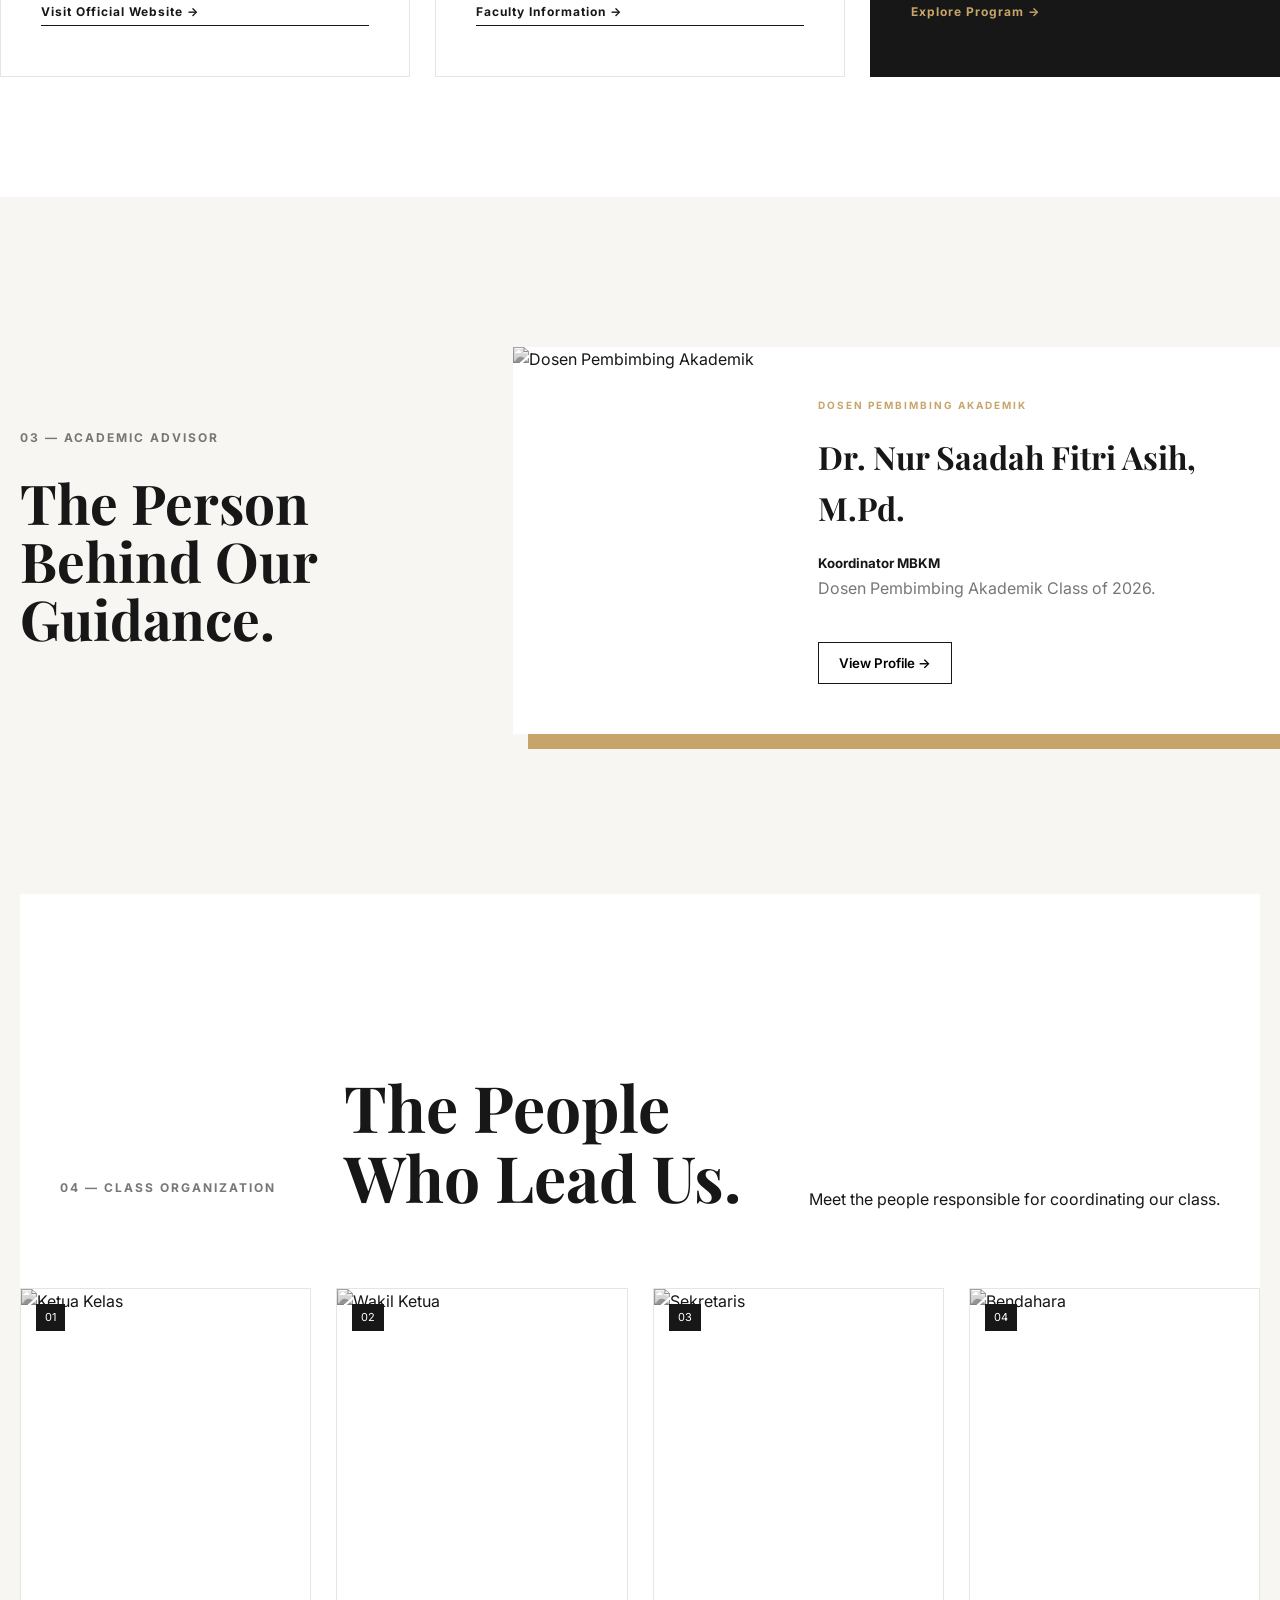
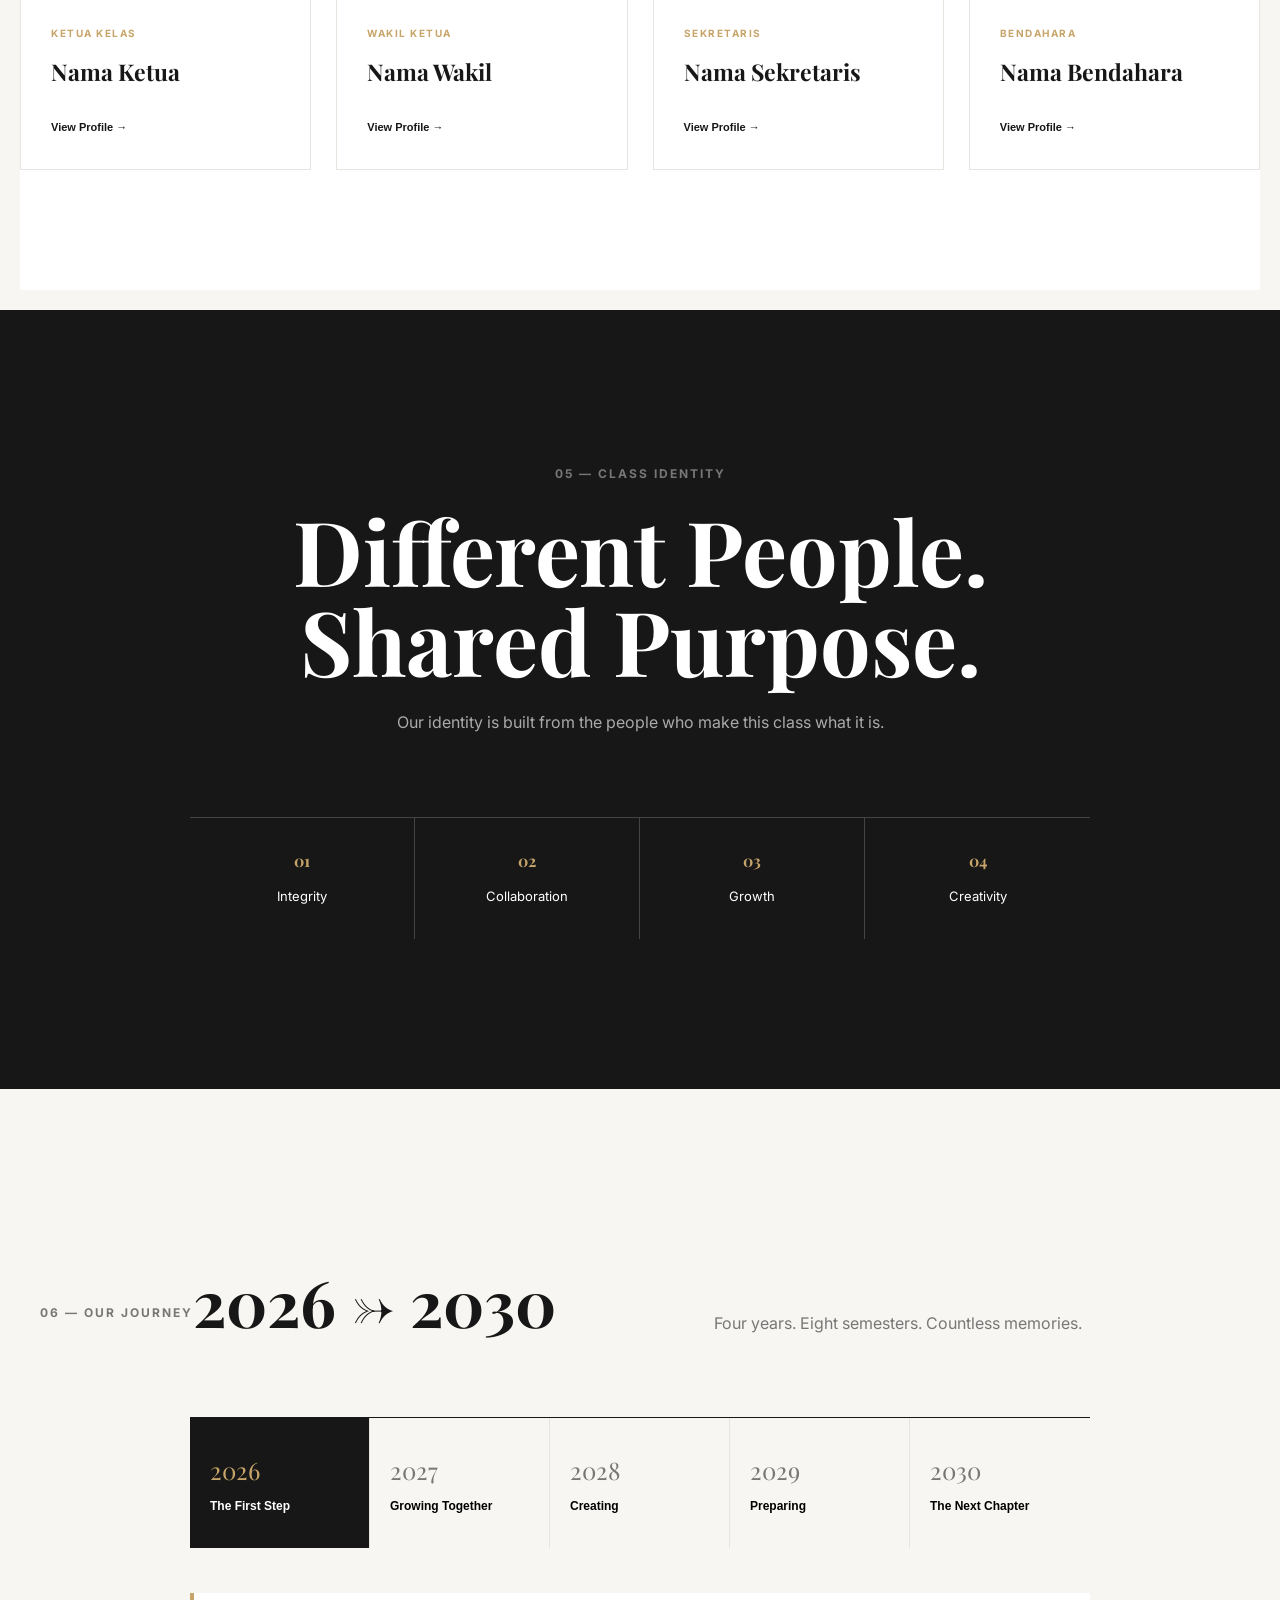
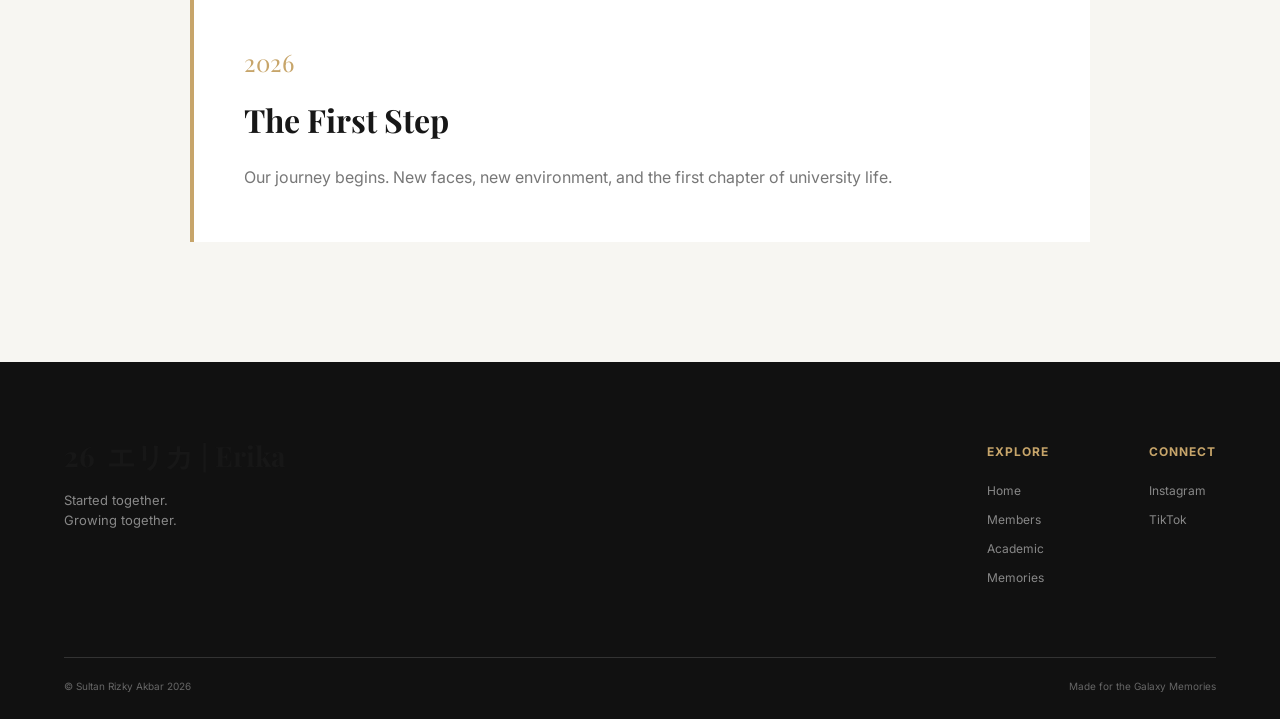
==== commit 4aa77c0f: "Update about.html" ====
--- a/about.html
+++ b/about.html
@@ -57,11 +57,6 @@
                 <a href="academic.html">Academic</a>
                 <a href="memories.html">Memories</a>
             </nav>
-
-            <a href="#contact" class="nav-button">
-                Member Area
-            </a>
-
         </div>
     </header>
 
@@ -154,7 +149,7 @@
 
                     <div class="fact">
                         <span>MEMBERS</span>
-                        <strong class="counter" data-target="24">
+                        <strong class="counter" data-target="25">
                             0
                         </strong>
                     </div>
@@ -905,9 +900,7 @@
                 <div>
                     <h4>Connect</h4>
                     <a href="#">Instagram</a>
-                    <a href="#">WhatsApp</a>
-                    <a href="#">Google Drive</a>
-                    <a href="#">Discord</a>
+                     <a href="#">TikTok</a>
                 </div>
 
             </div>
@@ -935,4 +928,4 @@
     <script src="about.js"></script>
 
 </body>
-</html>+</html>
--- a/style.css
+++ b/style.css
@@ -370,6 +370,7 @@
     .nav-menu.open {
         transform: translateX(0);
         visibility: visible;
+        display: flex;
     }
 
     .nav-menu a {
@@ -1270,4 +1271,4 @@
         font-size: 30px;
     }
 
-}+}
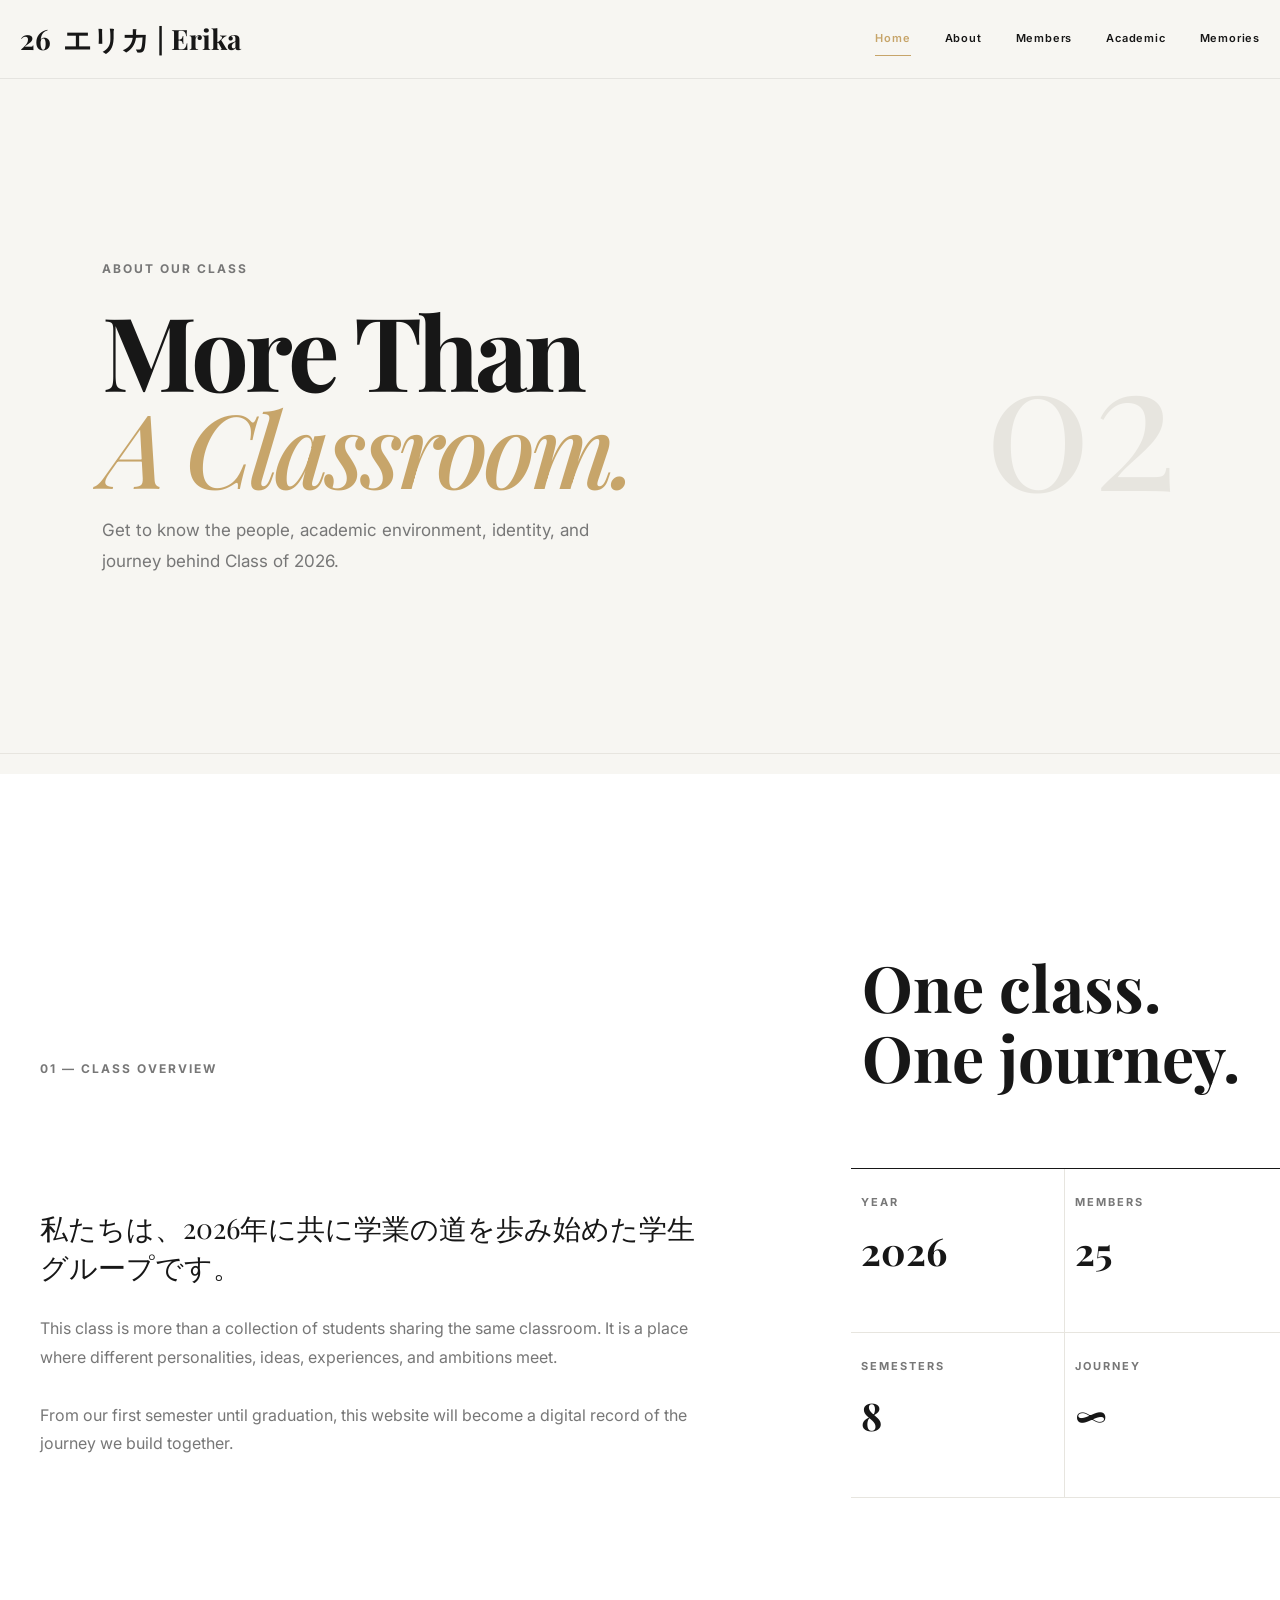
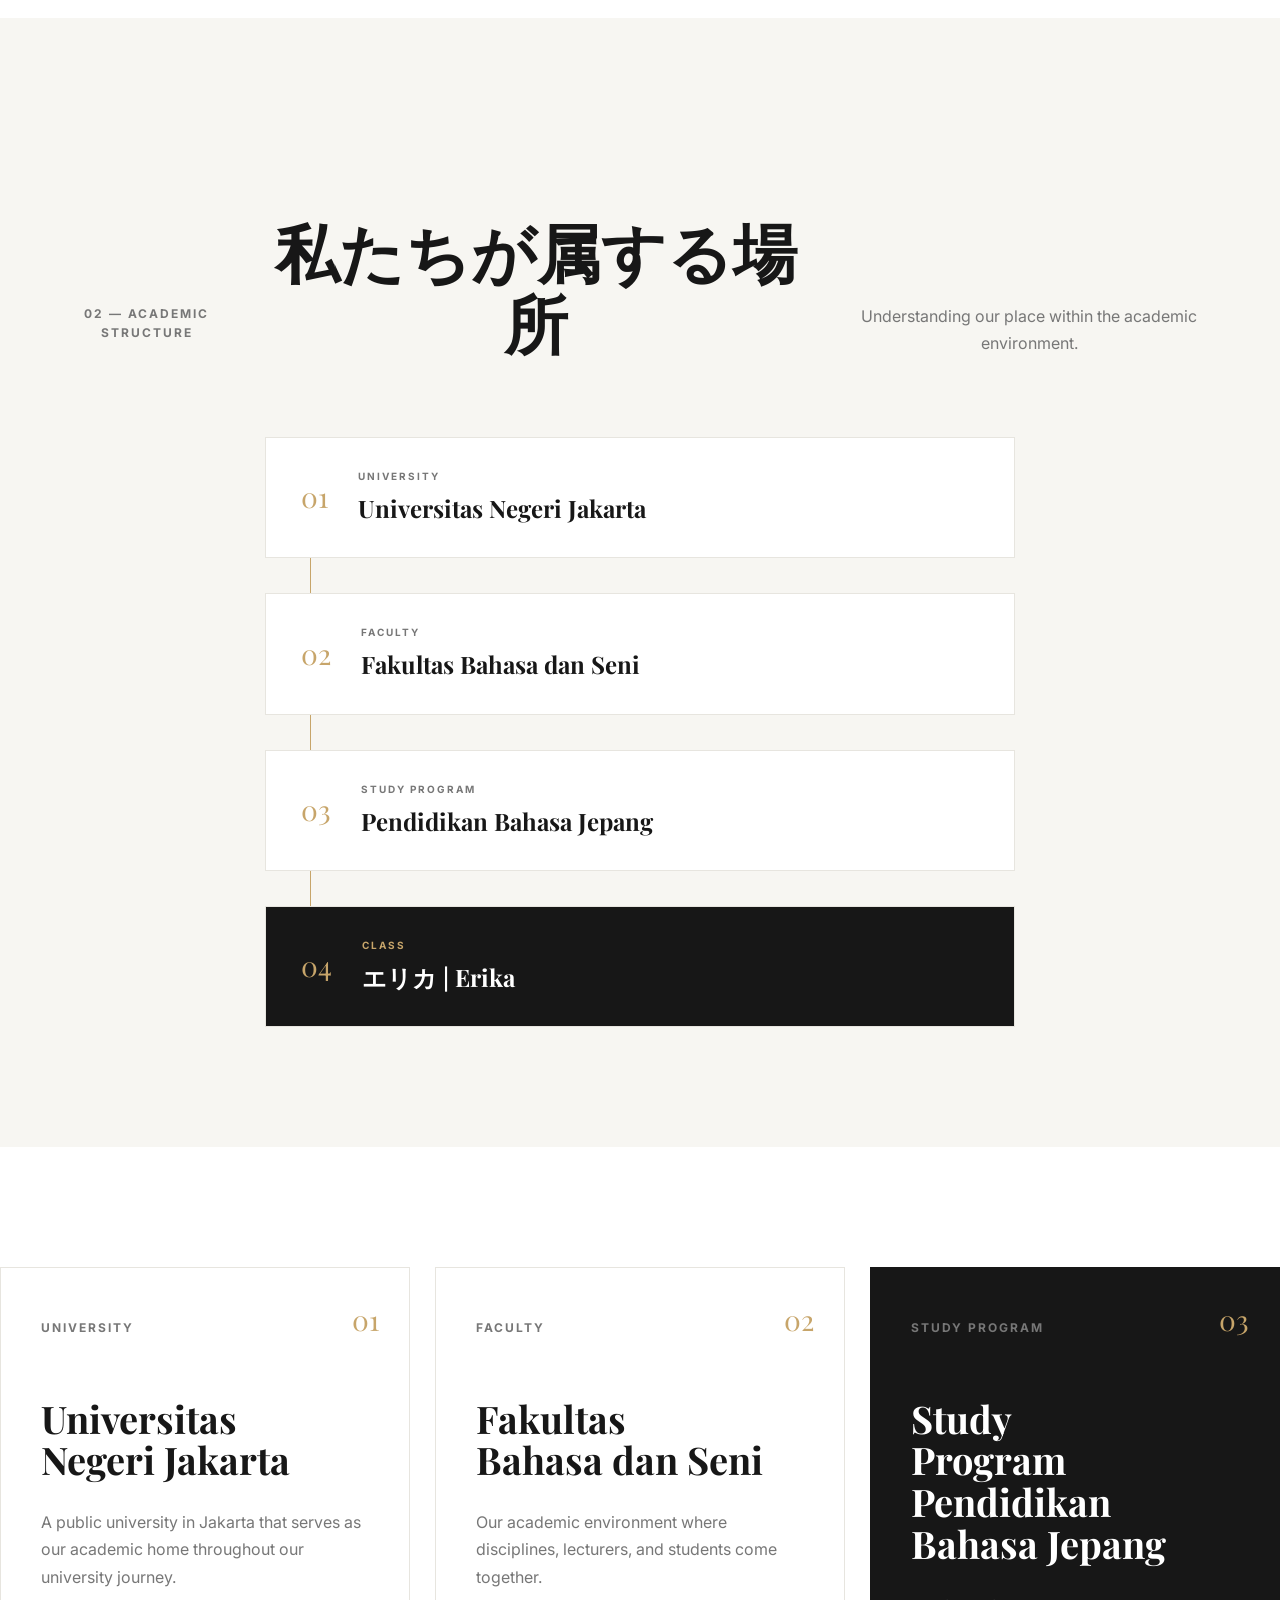
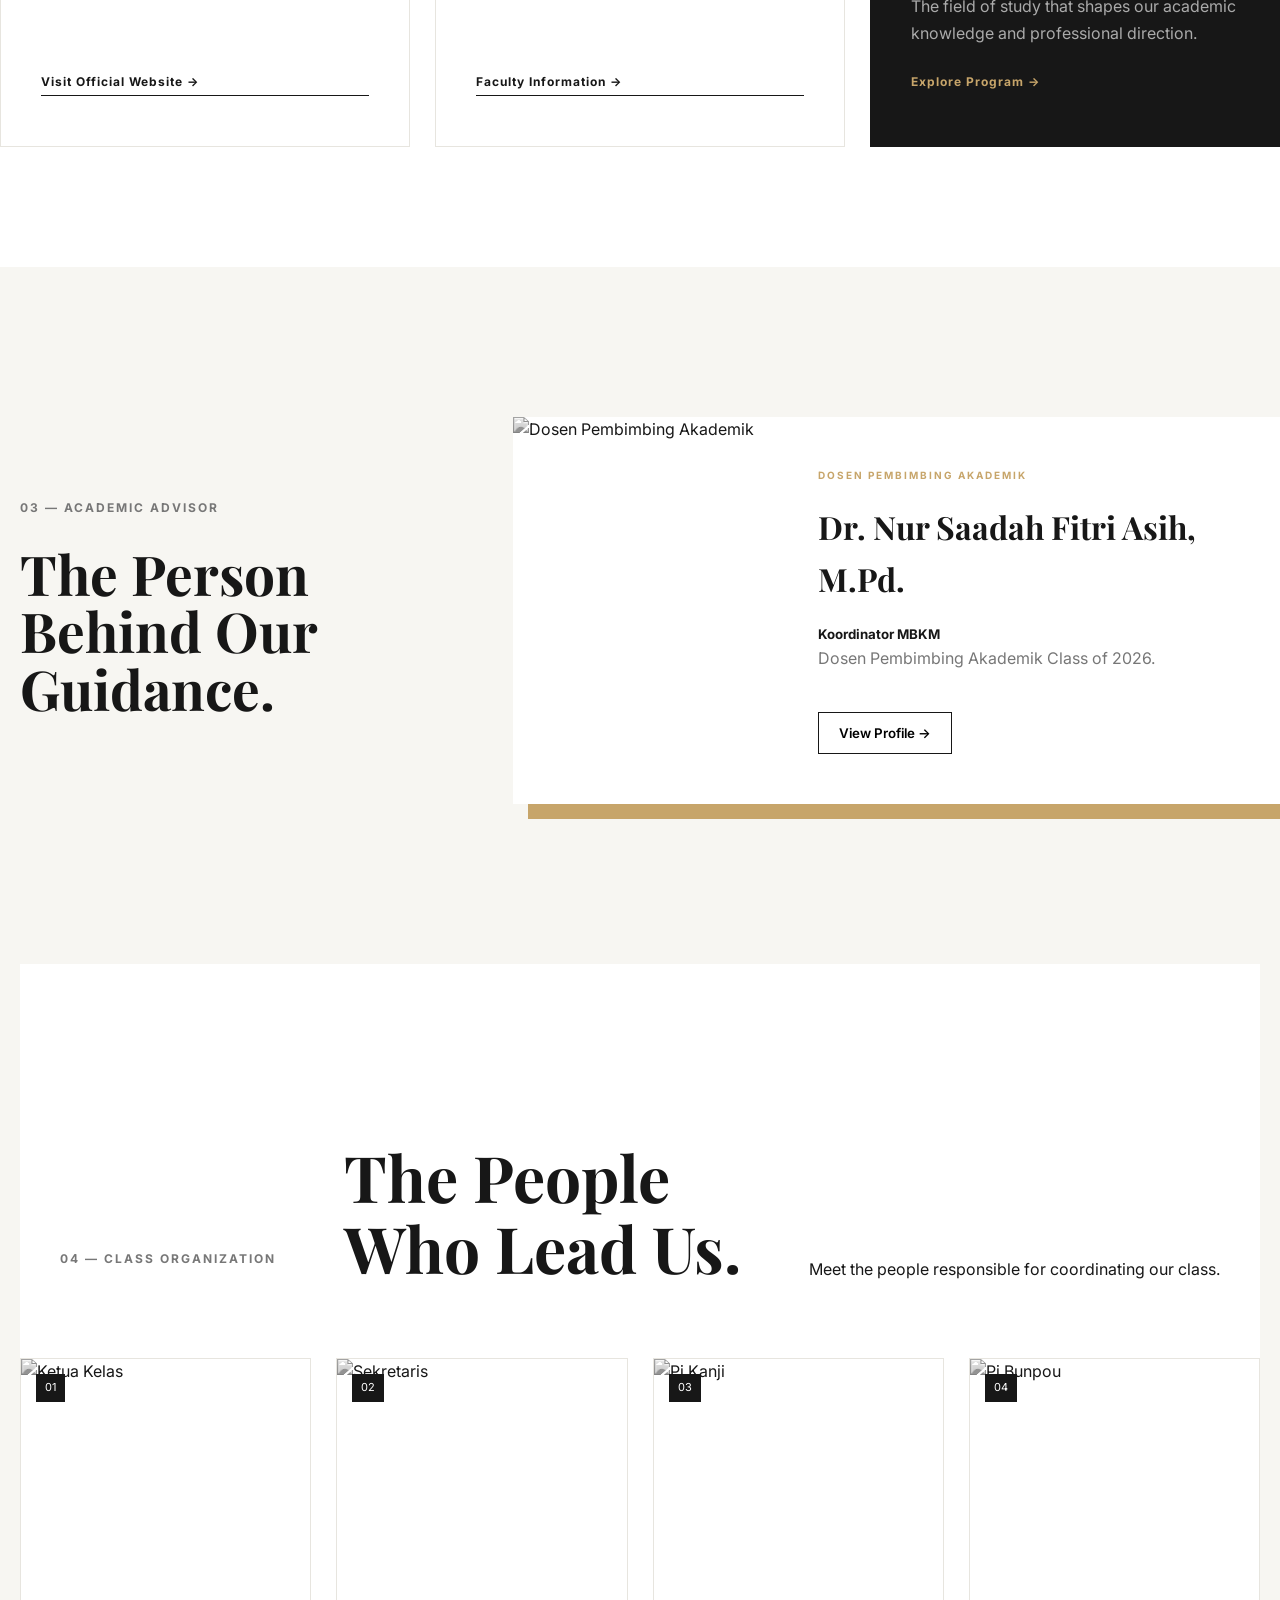
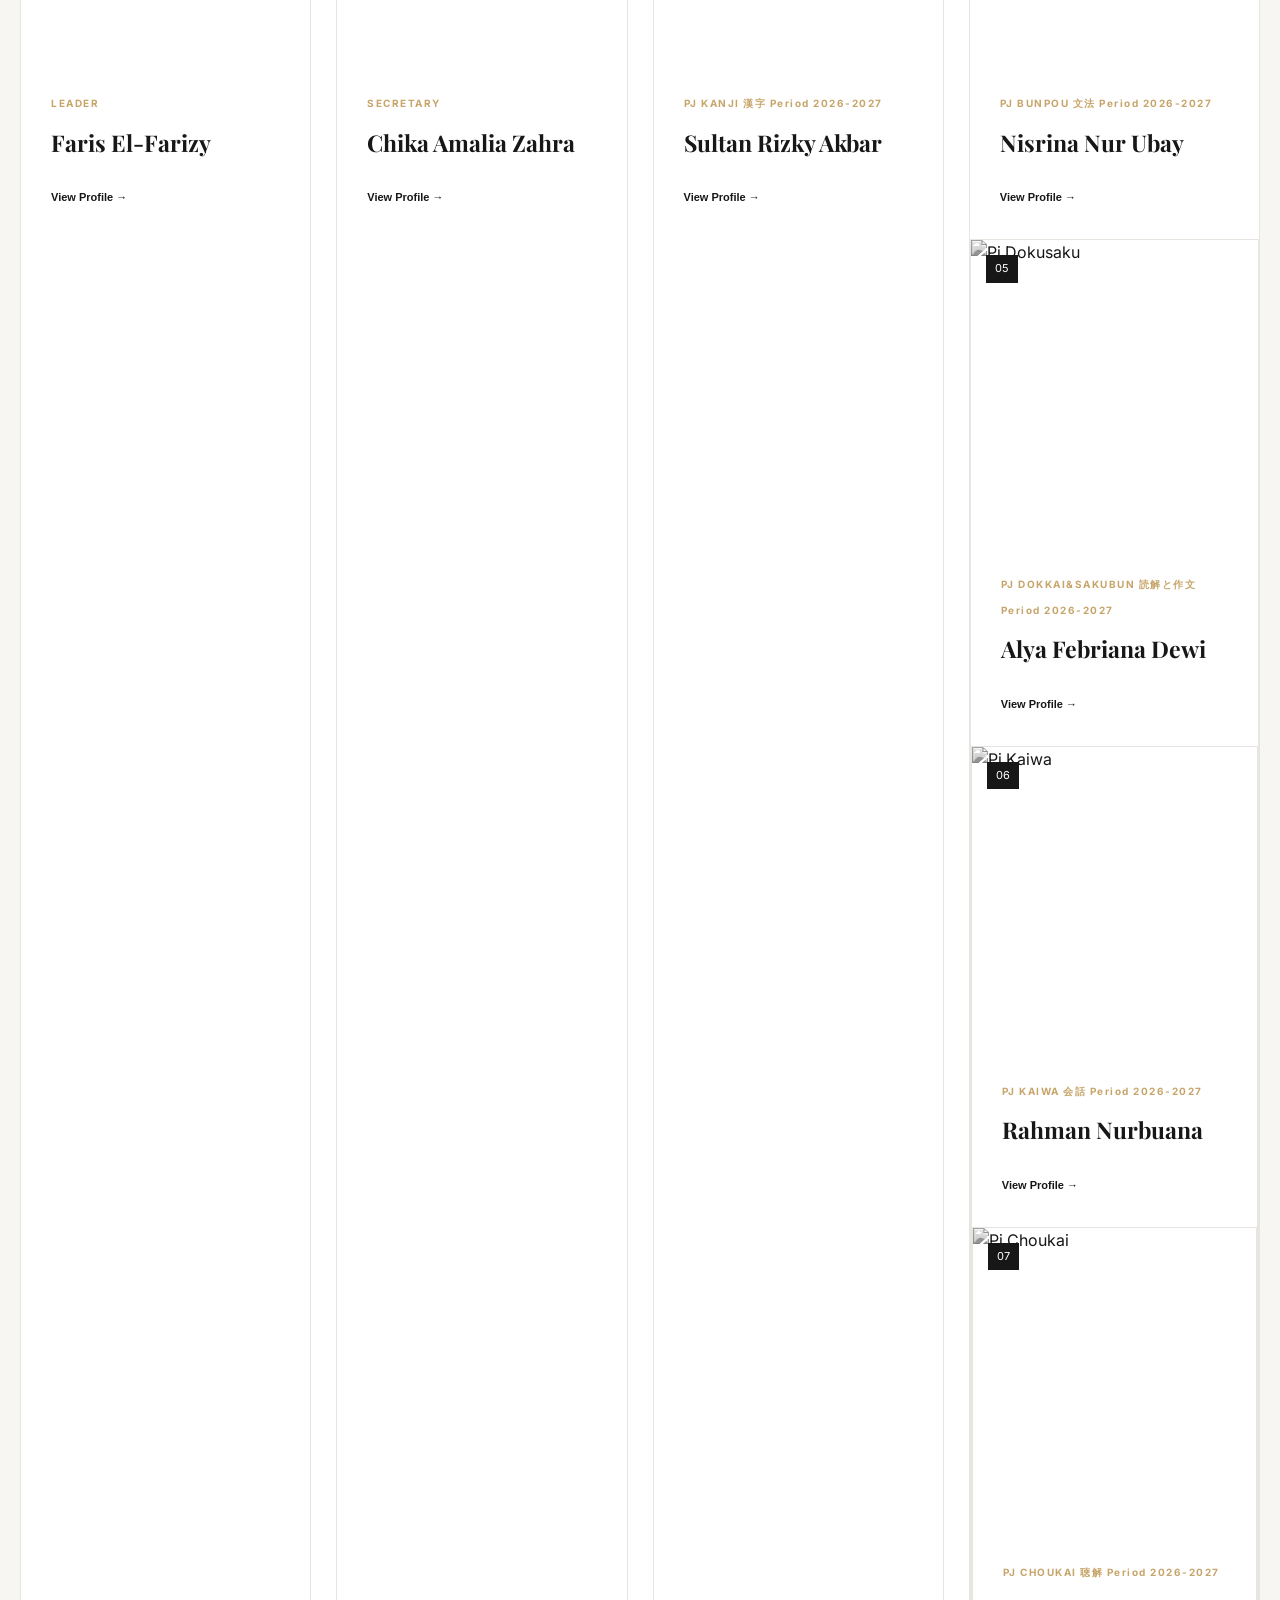
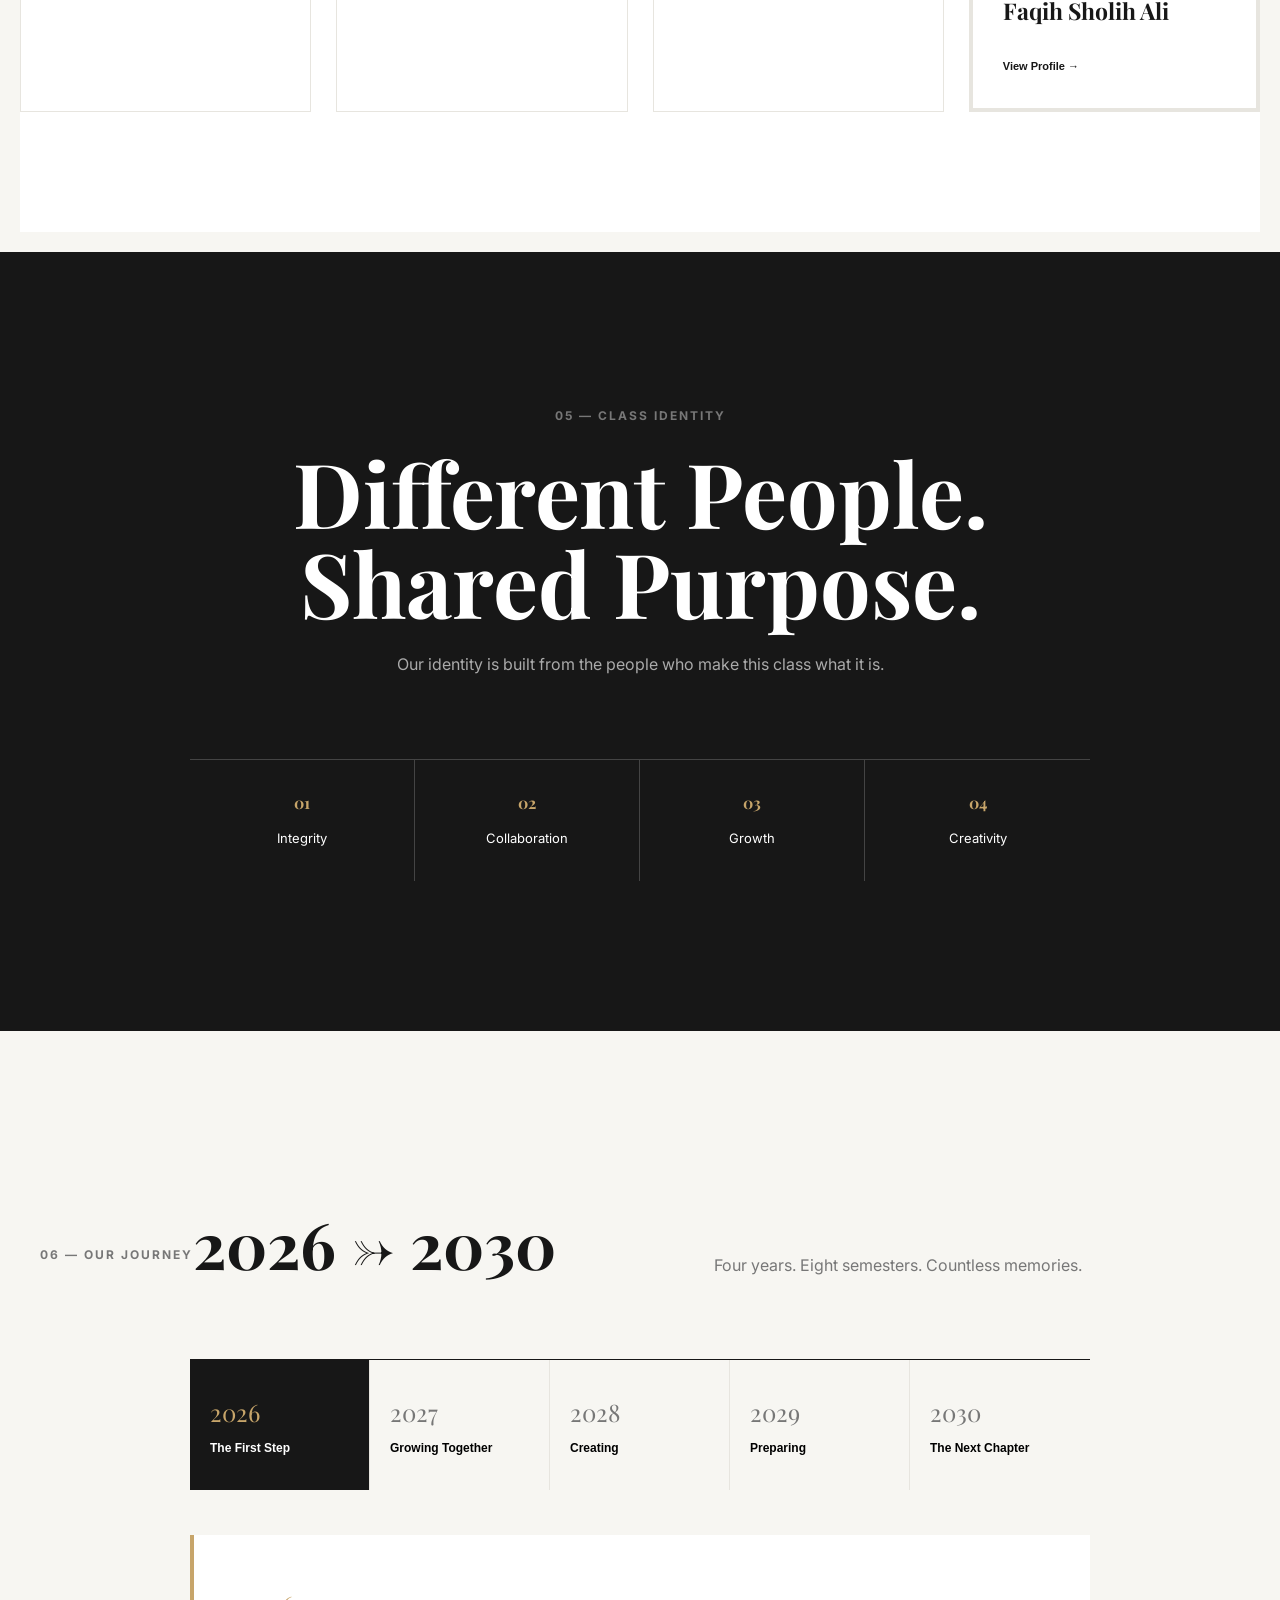
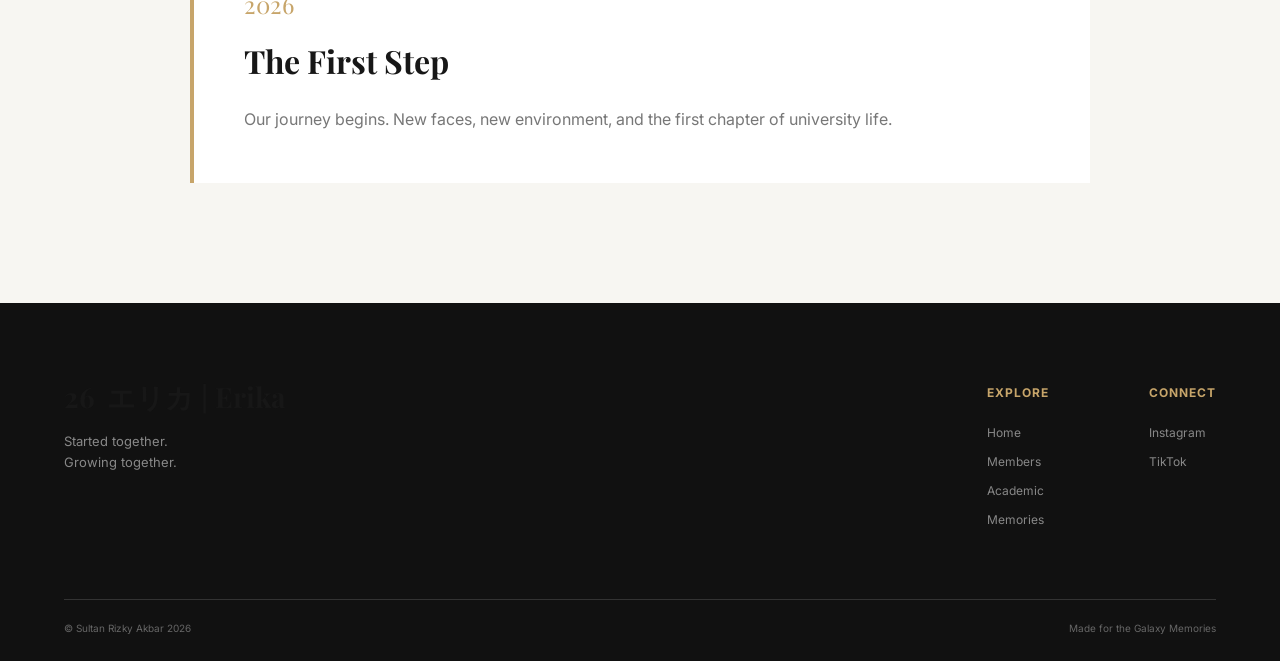
==== commit bb37e6f5: "Update about.html" ====
--- a/about.html
+++ b/about.html
@@ -4,7 +4,7 @@
     <meta charset="UTF-8">
     <meta name="viewport" content="width=device-width, initial-scale=1.0">
 
-    <title>About — Class 2026</title>
+    <title>About — エリカ | Erika</title>
 
     <!-- Google Fonts -->
     <link rel="preconnect" href="https://fonts.googleapis.com">
@@ -122,8 +122,7 @@
                 <div class="intro-text">
 
                     <p class="large-text">
-                        We are a group of students who began
-                        our academic journey together in 2026.
+                        私たちは、2026年に共に学業の道を歩み始めた学生グループです。
                     </p>
 
                     <p>
@@ -186,7 +185,7 @@
                 </span>
 
                 <h2>
-                    Where We Belong
+                    私たちが属する場所
                 </h2>
 
                 <p>
@@ -488,11 +487,11 @@
                     <div class="org-info">
 
                         <span>
-                            KETUA KELAS
+                            LEADER
                         </span>
 
                         <h3>
-                            Nama Ketua
+                            Faris El-Farizy
                         </h3>
 
                         <button>
@@ -502,47 +501,7 @@
                     </div>
 
                 </article>
-
-
-                <article
-                    class="org-card"
-                    data-profile="bph"
-                    data-name="Nama Wakil"
-                    data-role="Wakil Ketua"
-                    data-image="assets/about/wakil.jpg"
-                    data-bio="Membantu ketua kelas dalam menjalankan koordinasi dan kegiatan kelas."
-                >
-
-                    <div class="org-image">
-
-                        <img
-                            src="assets/about/wakil.jpg"
-                            alt="Wakil Ketua"
-                        >
-
-                        <span>02</span>
-
-                    </div>
-
-                    <div class="org-info">
-
-                        <span>
-                            WAKIL KETUA
-                        </span>
-
-                        <h3>
-                            Nama Wakil
-                        </h3>
-
-                        <button>
-                            View Profile →
-                        </button>
-
-                    </div>
-
-                </article>
-
-
+                
                 <article
                     class="org-card"
                     data-profile="bph"
@@ -559,18 +518,18 @@
                             alt="Sekretaris"
                         >
 
-                        <span>03</span>
+                        <span>02</span>
 
                     </div>
 
                     <div class="org-info">
 
                         <span>
-                            SEKRETARIS
+                            SECRETARY
                         </span>
 
                         <h3>
-                            Nama Sekretaris
+                            Chika Amalia Zahra
                         </h3>
 
                         <button>
@@ -581,35 +540,34 @@
 
                 </article>
 
-
                 <article
                     class="org-card"
                     data-profile="bph"
-                    data-name="Nama Bendahara"
-                    data-role="BENDAHARA"
-                    data-image="assets/about/bendahara.jpg"
-                    data-bio="Mengelola administrasi keuangan dan kebutuhan finansial kelas."
+                    data-name="Nama PJ Kanji"
+                    data-role="PJ Kanji"
+                    data-image="assets/about/Pj Kanji.jpg"
+                    data-bio="Mengkoordisasi segala keperluan Mata Kuliah Kanji."
                 >
 
                     <div class="org-image">
 
                         <img
                             src="assets/about/bendahara.jpg"
-                            alt="Bendahara"
+                            alt="Pj Kanji"
                         >
 
-                        <span>04</span>
+                        <span>03</span>
 
                     </div>
 
                     <div class="org-info">
 
                         <span>
-                            BENDAHARA
+                            PJ KANJI 漢字 Period 2026-2027
                         </span>
 
                         <h3>
-                            Nama Bendahara
+                            Sultan Rizky Akbar
                         </h3>
 
                         <button>
@@ -620,6 +578,157 @@
 
                 </article>
 
+                <article
+                    class="org-card"
+                    data-profile="bph"
+                    data-name="Nama PJ Bunpou"
+                    data-role="PJ Kanji"
+                    data-image="assets/about/Pj Kanji.jpg"
+                    data-bio="Mengkoordisasi segala keperluan Mata Kuliah Bunpou."
+                >
+
+                    <div class="org-image">
+
+                        <img
+                            src="assets/about/bendahara.jpg"
+                            alt="Pj Bunpou"
+                        >
+
+                        <span>04</span>
+
+                    </div>
+
+                    <div class="org-info">
+
+                        <span>
+                            PJ BUNPOU 文法 Period 2026-2027
+                        </span>
+
+                        <h3>
+                            Nisrina Nur Ubay
+                        </h3>
+
+                        <button>
+                            View Profile →
+                        </button>
+
+                    </div>
+
+                    <article
+                    class="org-card"
+                    data-profile="bph"
+                    data-name="Nama PJ Dokusaku"
+                    data-role="PJ Dokusaku"
+                    data-image="assets/about/Pj Kanji.jpg"
+                    data-bio="Mengkoordisasi segala keperluan Mata Kuliah Dokusaku."
+                >
+
+                    <div class="org-image">
+
+                        <img
+                            src="assets/about/bendahara.jpg"
+                            alt="Pj Dokusaku"
+                        >
+
+                        <span>05</span>
+
+                    </div>
+
+                    <div class="org-info">
+
+                        <span>
+                            PJ DOKKAI&SAKUBUN 読解と作文　Period 2026-2027
+                        </span>
+
+                        <h3>
+                            Alya Febriana Dewi
+                        </h3>
+
+                        <button>
+                            View Profile →
+                        </button>
+
+                    </div>
+
+                        <article
+                    class="org-card"
+                    data-profile="bph"
+                    data-name="Nama PJ Kaiwa"
+                    data-role="PJ Kaiwa"
+                    data-image="assets/about/Pj Kanji.jpg"
+                    data-bio="Mengkoordisasi segala keperluan Mata Kuliah Kaiwa."
+                >
+
+                    <div class="org-image">
+
+                        <img
+                            src="assets/about/bendahara.jpg"
+                            alt="Pj Kaiwa"
+                        >
+
+                        <span>06</span>
+
+                    </div>
+
+                    <div class="org-info">
+
+                        <span>
+                            PJ KAIWA 会話 Period 2026-2027
+                        </span>
+
+                        <h3>
+                            Rahman Nurbuana
+                        </h3>
+
+                        <button>
+                            View Profile →
+                        </button>
+
+                    </div>
+
+                            <article
+                    class="org-card"
+                    data-profile="bph"
+                    data-name="Nama PJ Choukai"
+                    data-role="PJ Choukai"
+                    data-image="assets/about/Pj Choukai.jpg"
+                    data-bio="Mengkoordisasi segala keperluan Mata Kuliah Choukai."
+                >
+
+                    <div class="org-image">
+
+                        <img
+                            src="assets/about/bendahara.jpg"
+                            alt="Pj Choukai"
+                        >
+
+                        <span>07</span>
+
+                    </div>
+
+                    <div class="org-info">
+
+                        <span>
+                            PJ CHOUKAI 聴解 Period 2026-2027
+                        </span>
+
+                        <h3>
+                            Faqih Sholih Ali
+                        </h3>
+
+                        <button>
+                            View Profile →
+                        </button>
+
+                    </div>
+
+                </article>
+
+                </article>
+
+                </article>
+
+                </article>
             </div>
 
         </section>
@@ -899,8 +1008,8 @@
 
                 <div>
                     <h4>Connect</h4>
-                    <a href="#">Instagram</a>
-                     <a href="#">TikTok</a>
+                    <a href="https://www.instagram.com/eriskuyy/">Instagram</a>
+                     <a href="https://www.tiktok.com/@eriskuyy?_r=1&_t=ZS-9ADaeszZIW8">TikTok</a>
                 </div>
 
             </div>
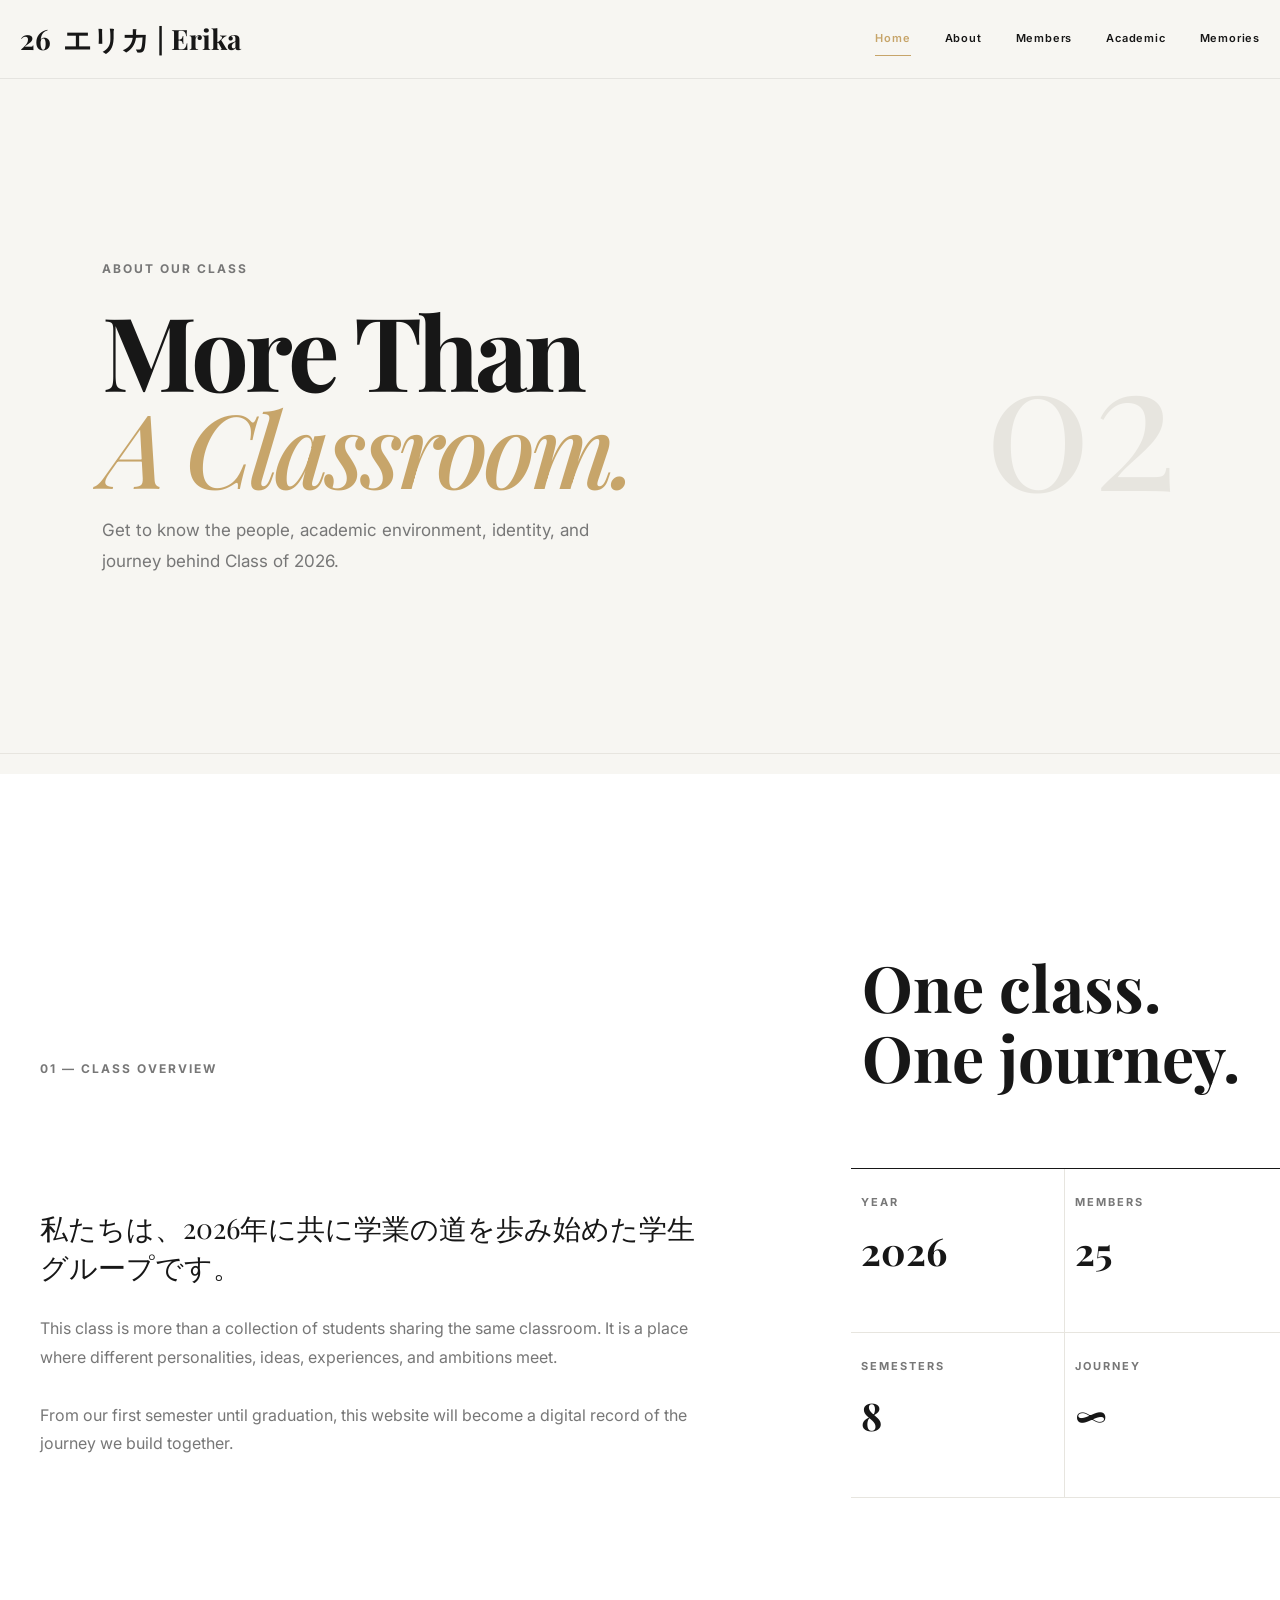
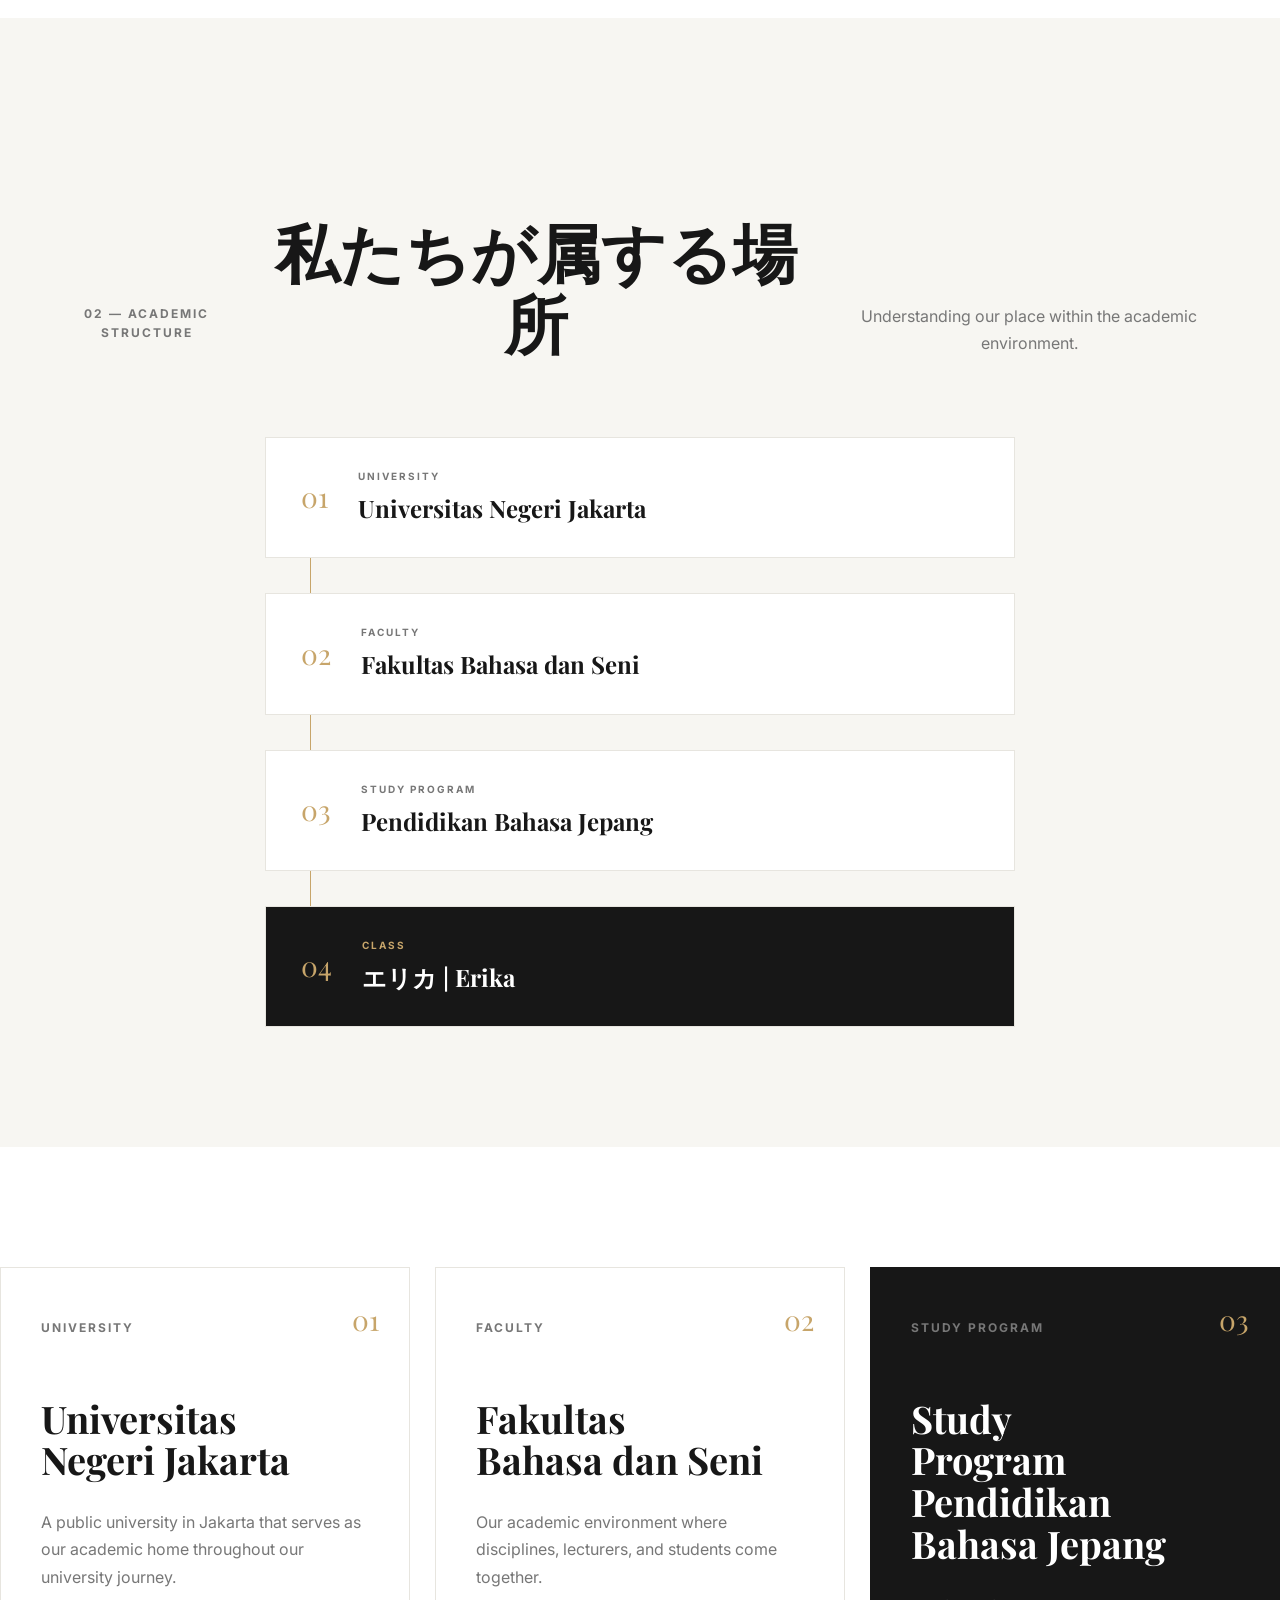
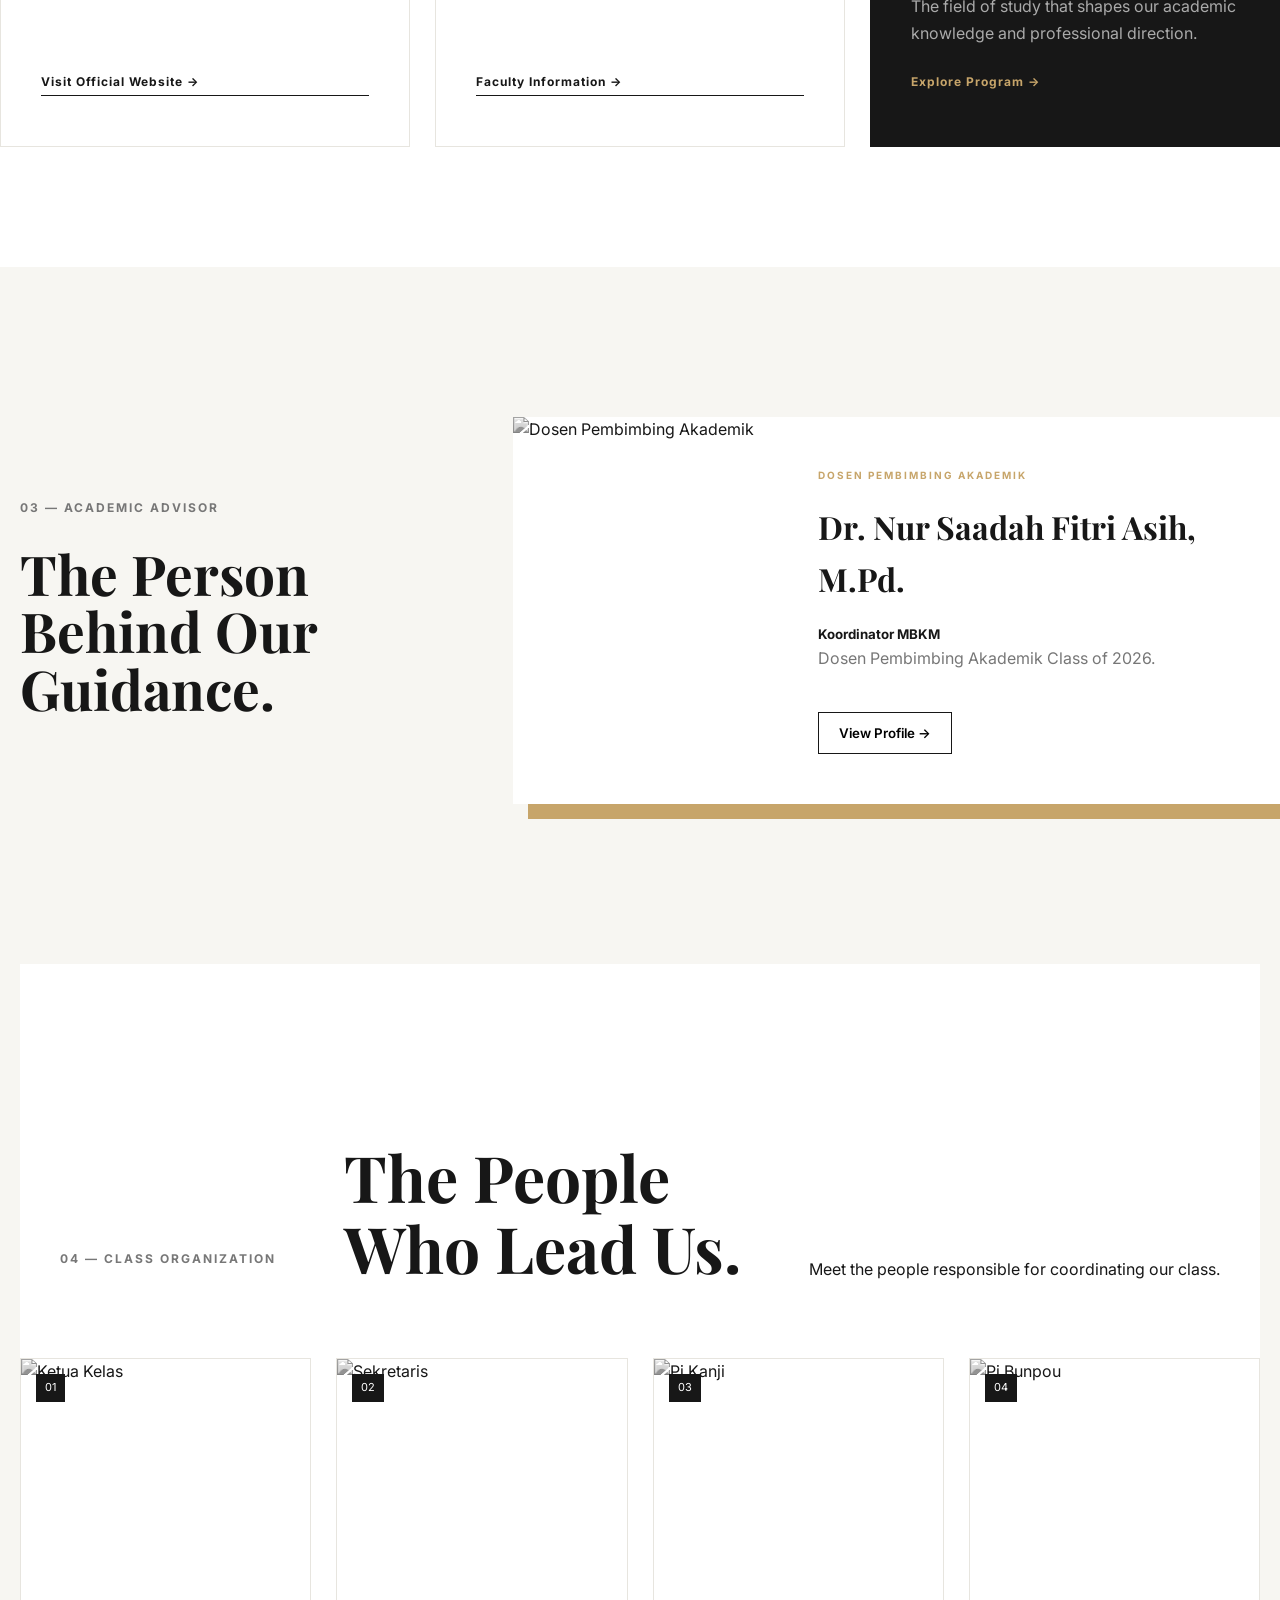
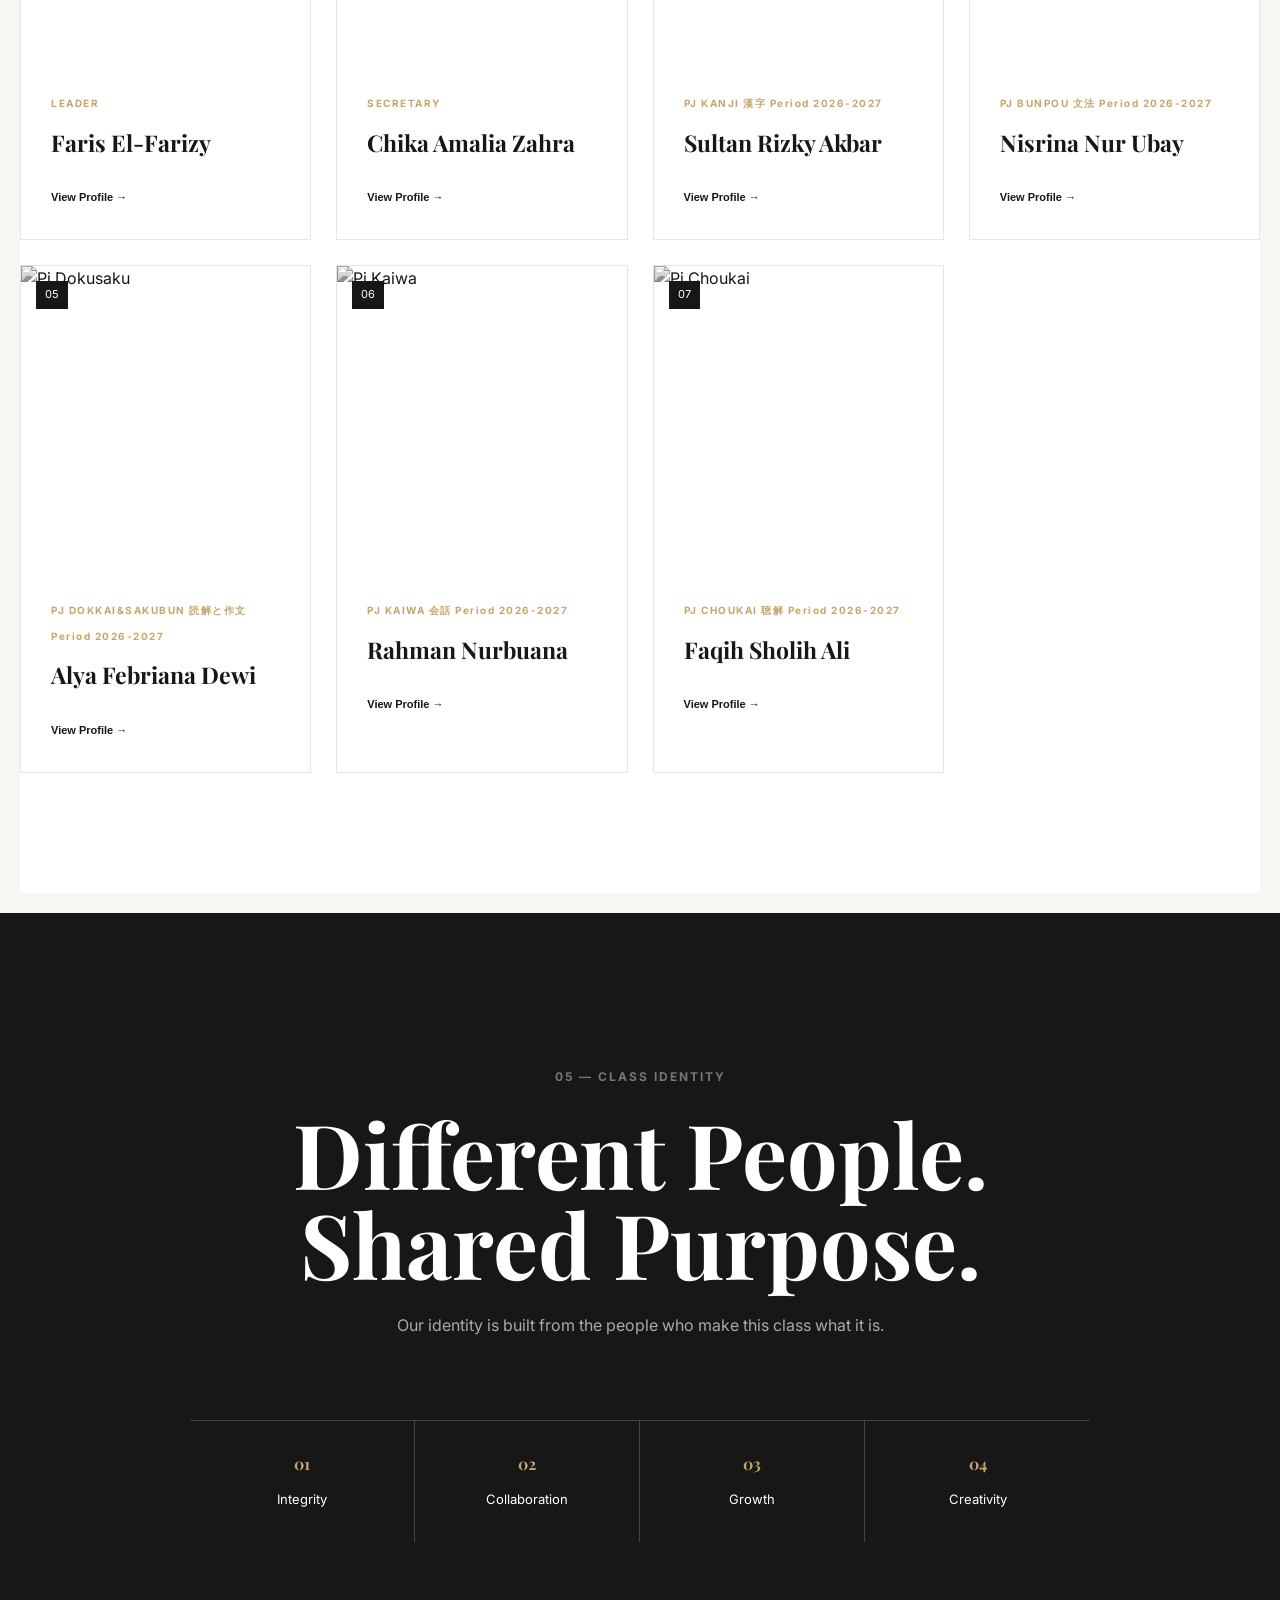
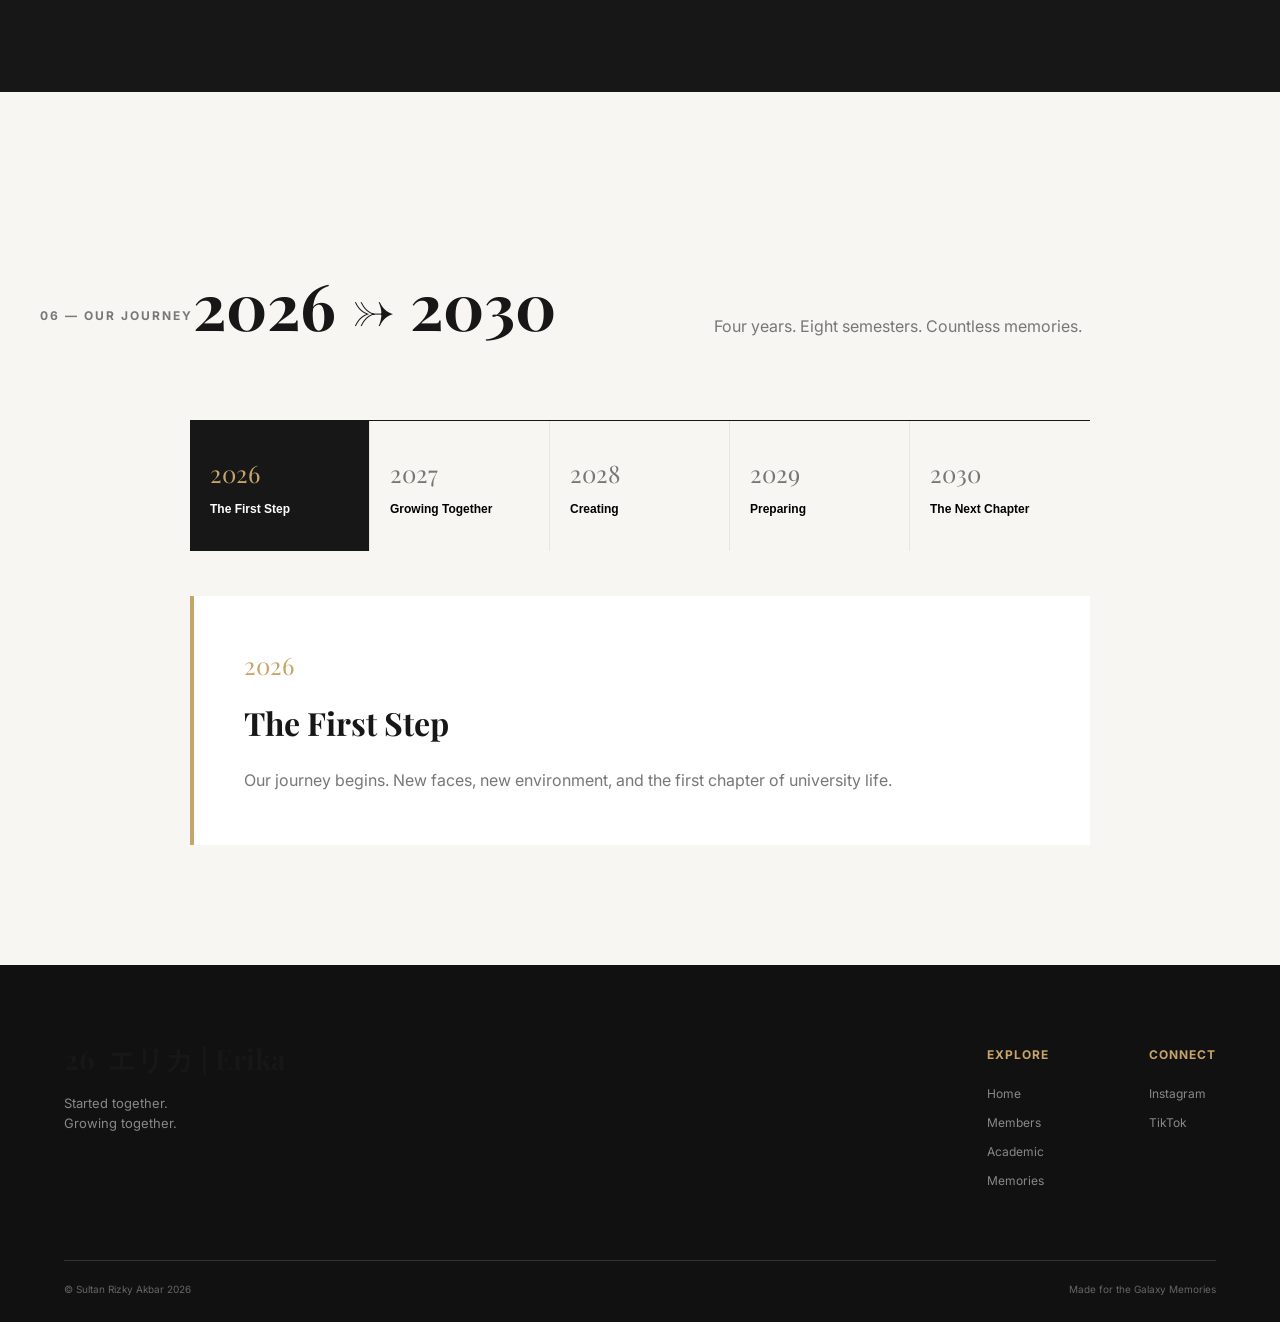
==== commit c9c04535: "Update about.html" ====
--- a/about.html
+++ b/about.html
@@ -467,8 +467,8 @@
                 <article
                     class="org-card featured"
                     data-profile="bph"
-                    data-name="Nama Ketua"
-                    data-role="Ketua Kelas"
+                    data-name="Faris El-Farizy"
+                    data-role="LEADER"
                     data-image="assets/about/ketua.jpg"
                     data-bio="Bertanggung jawab dalam mengoordinasikan kelas dan menjadi penghubung utama antara mahasiswa dan pihak akademik."
                 >
@@ -505,8 +505,8 @@
                 <article
                     class="org-card"
                     data-profile="bph"
-                    data-name="Nama Sekretaris"
-                    data-role="SEKRETARIS"
+                    data-name="Chika Amalia Zahra"
+                    data-role="SECRETARY"
                     data-image="assets/about/sekretaris.jpg"
                     data-bio="Mengelola administrasi dan dokumentasi kelas."
                 >
@@ -543,8 +543,8 @@
                 <article
                     class="org-card"
                     data-profile="bph"
-                    data-name="Nama PJ Kanji"
-                    data-role="PJ Kanji"
+                    data-name="Sultan Rizky Akbar"
+                    data-role="PJ KANJI 漢字 Period 2026-2027"
                     data-image="assets/about/Pj Kanji.jpg"
                     data-bio="Mengkoordisasi segala keperluan Mata Kuliah Kanji."
                 >
@@ -581,8 +581,8 @@
                 <article
                     class="org-card"
                     data-profile="bph"
-                    data-name="Nama PJ Bunpou"
-                    data-role="PJ Kanji"
+                    data-name="Nisrina Nur Ubay"
+                    data-role="PJ BUNPOU 文法 Period 2026-2027"
                     data-image="assets/about/Pj Kanji.jpg"
                     data-bio="Mengkoordisasi segala keperluan Mata Kuliah Bunpou."
                 >
@@ -613,12 +613,13 @@
                         </button>
 
                     </div>
+                </article>
 
                     <article
                     class="org-card"
                     data-profile="bph"
-                    data-name="Nama PJ Dokusaku"
-                    data-role="PJ Dokusaku"
+                    data-name="Alya Febriana Dewi"
+                    data-role="PJ DOKKAI&SAKUBUN 読解と作文　Period 2026-2027"
                     data-image="assets/about/Pj Kanji.jpg"
                     data-bio="Mengkoordisasi segala keperluan Mata Kuliah Dokusaku."
                 >
@@ -649,12 +650,13 @@
                         </button>
 
                     </div>
+                    </article>
 
                         <article
                     class="org-card"
                     data-profile="bph"
-                    data-name="Nama PJ Kaiwa"
-                    data-role="PJ Kaiwa"
+                    data-name="Rahman Nurbuana"
+                    data-role="PJ KAIWA 会話 Period 2026-2027"
                     data-image="assets/about/Pj Kanji.jpg"
                     data-bio="Mengkoordisasi segala keperluan Mata Kuliah Kaiwa."
                 >
@@ -685,12 +687,13 @@
                         </button>
 
                     </div>
+                        </article>
 
                             <article
                     class="org-card"
                     data-profile="bph"
-                    data-name="Nama PJ Choukai"
-                    data-role="PJ Choukai"
+                    data-name="Faqih Sholih Ali"
+                    data-role="PJ CHOUKAI 聴解 Period 2026-2027"
                     data-image="assets/about/Pj Choukai.jpg"
                     data-bio="Mengkoordisasi segala keperluan Mata Kuliah Choukai."
                 >
@@ -721,12 +724,6 @@
                         </button>
 
                     </div>
-
-                </article>
-
-                </article>
-
-                </article>
 
                 </article>
             </div>
